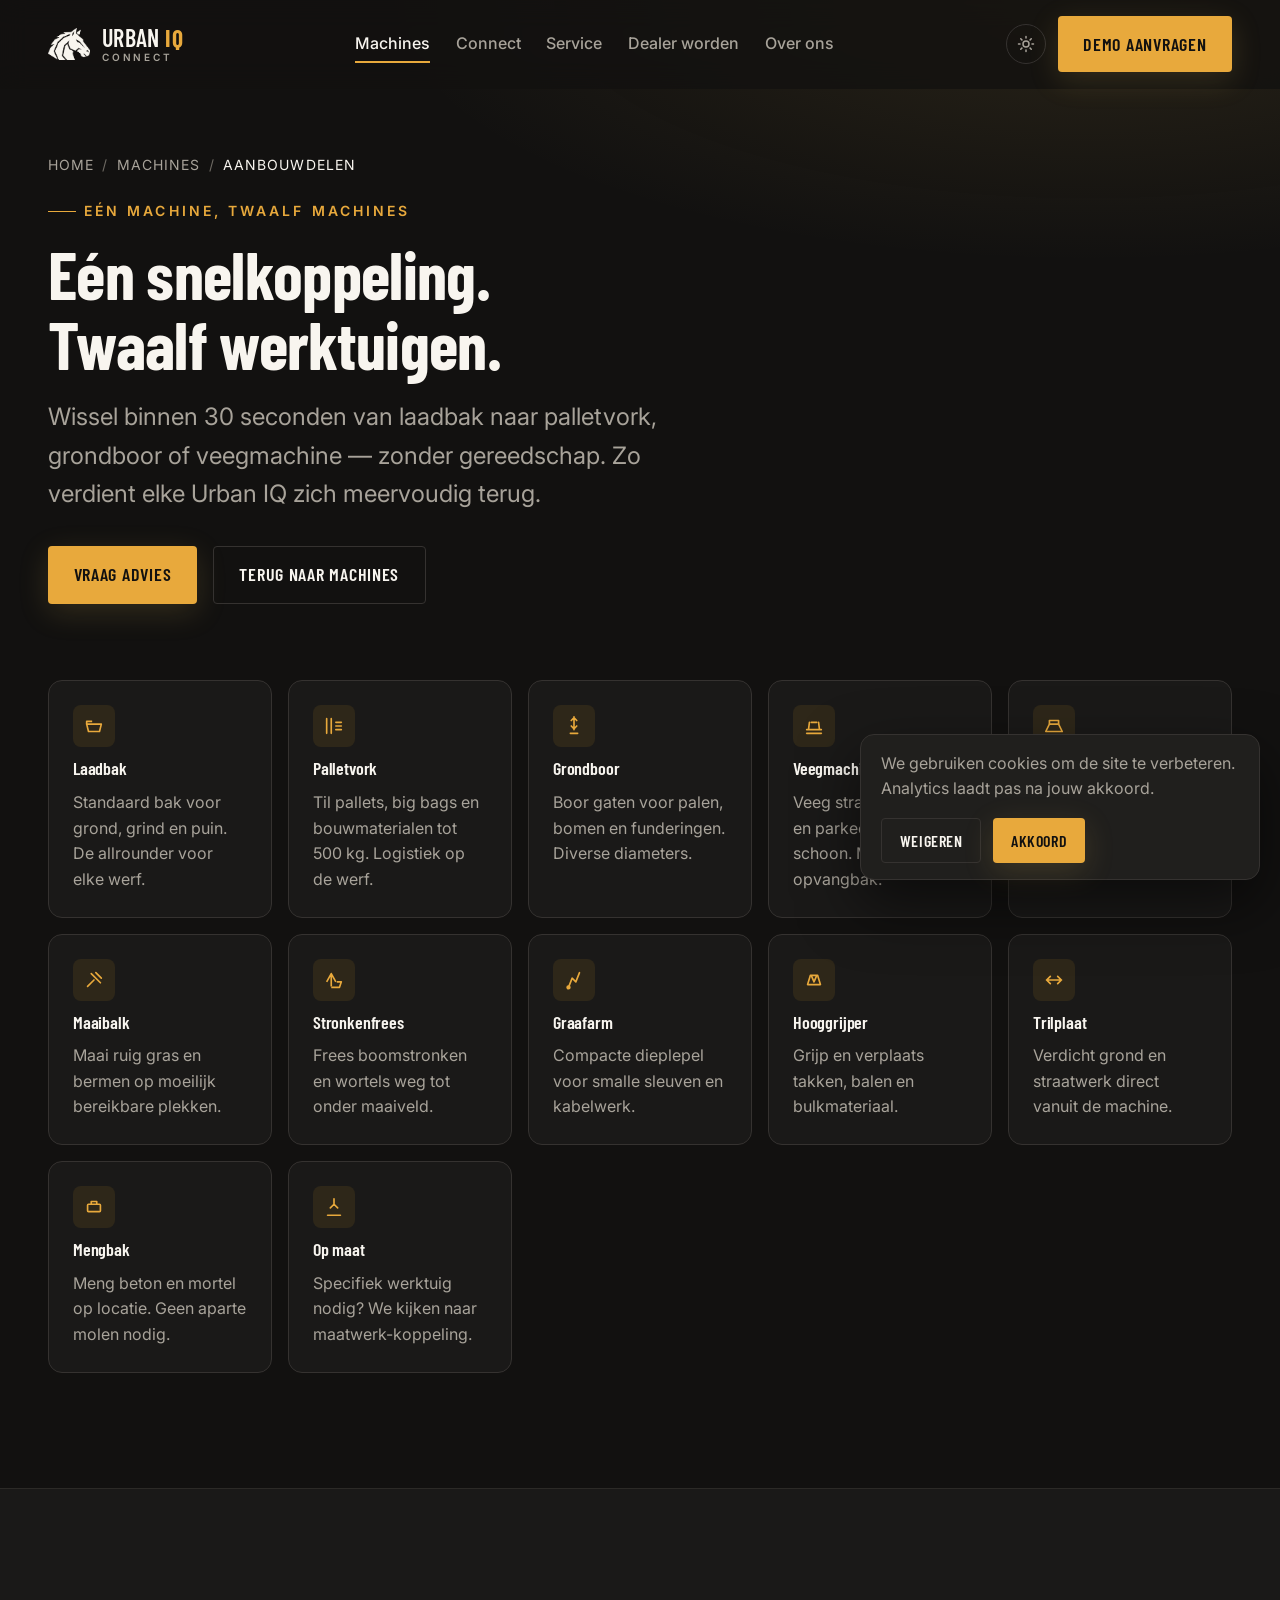
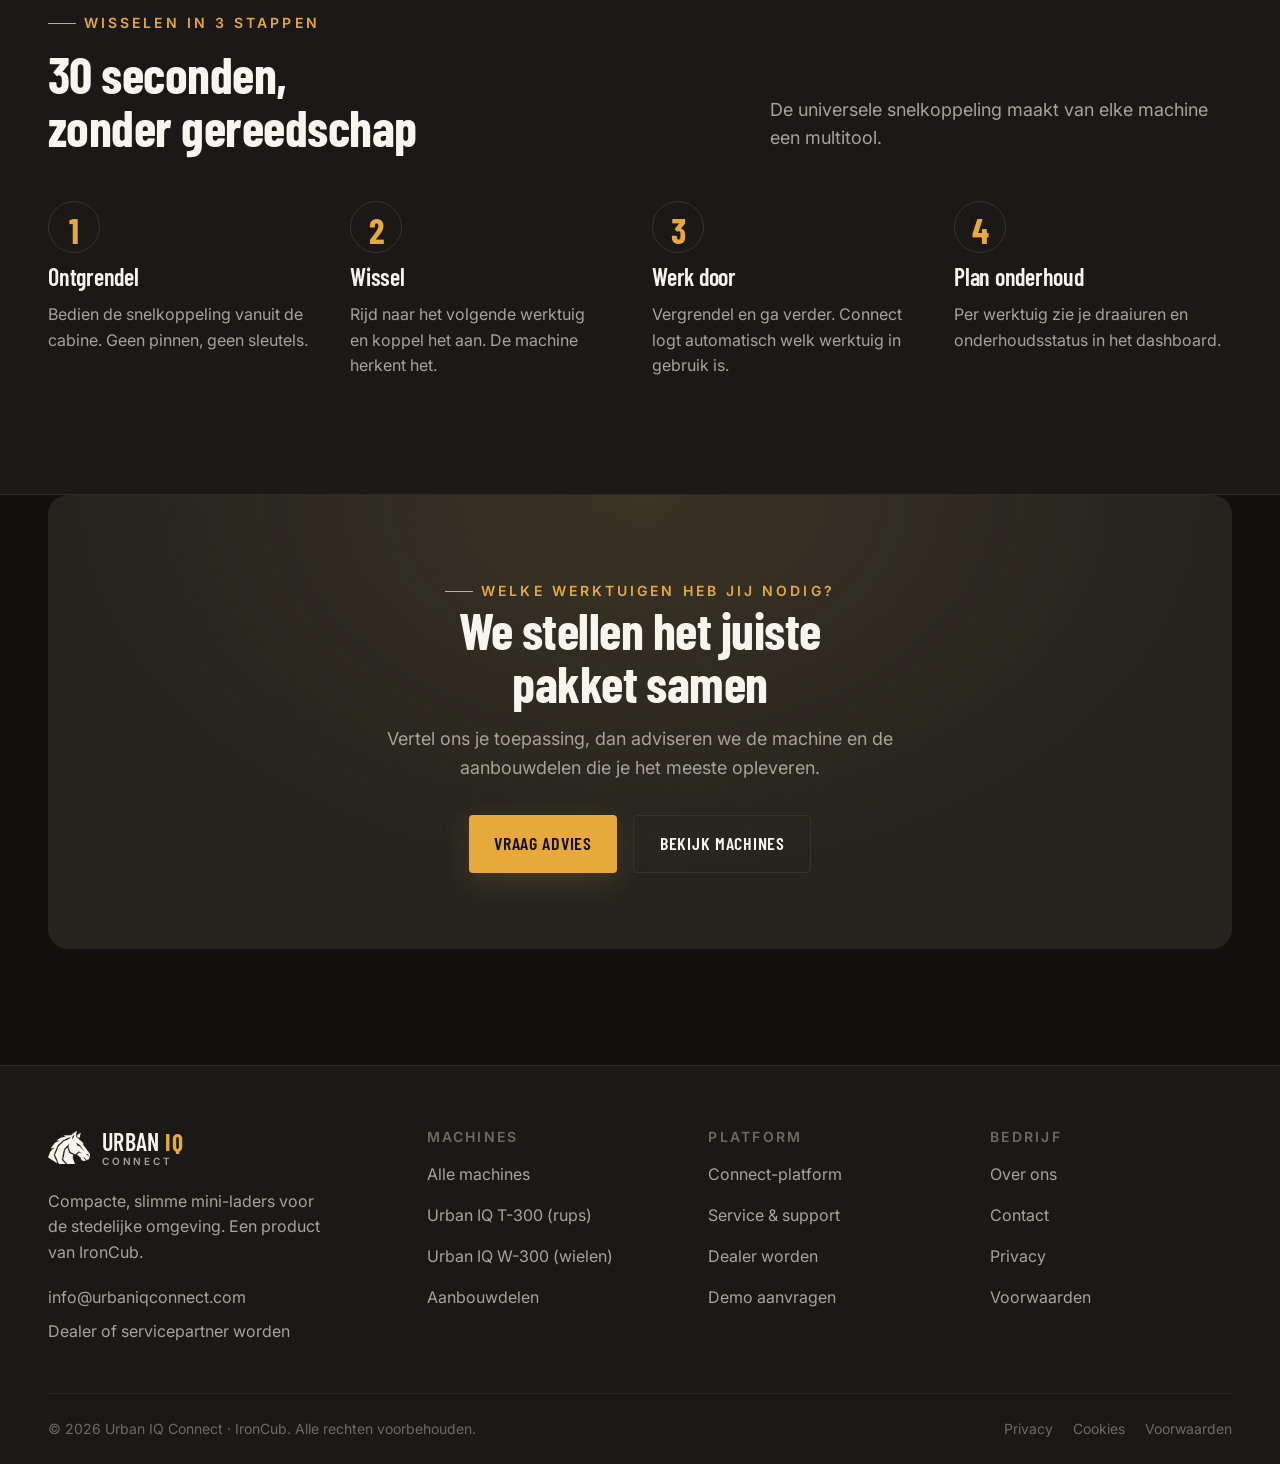
==== aanbouwdelen.html @ 8cf4aa95 "Urban IQ Connect — volledige multi-page website (V1)" ====
<!doctype html>
<html lang="nl" data-theme="dark">
  <head>
    <meta charset="utf-8" />
    <meta name="viewport" content="width=device-width, initial-scale=1" />
    <title>Aanbouwdelen — Urban IQ Connect</title>
    <meta name="description" content="Eén snelkoppeling, 12+ werktuigen. Laadbak, palletvork, grondboor, veegmachine, sneeuwschuif en meer — gewisseld in 30 seconden zonder gereedschap." />
    <link rel="canonical" href="https://urbaniqconnect.com/aanbouwdelen.html" />
    <meta name="theme-color" content="#121110" />
    <link rel="preconnect" href="https://fonts.googleapis.com" />
    <link rel="preconnect" href="https://fonts.gstatic.com" crossorigin />
    <link href="https://fonts.googleapis.com/css2?family=Barlow+Condensed:wght@500;600;700&family=Inter:wght@400;500;600&display=swap" rel="stylesheet" />
    <link rel="stylesheet" href="css/tokens.css" />
    <link rel="stylesheet" href="css/base.css" />
    <link rel="stylesheet" href="css/components.css" />
    <link rel="stylesheet" href="css/pages.css" />
    <link rel="icon" href="data:image/svg+xml,%3Csvg xmlns='http://www.w3.org/2000/svg' viewBox='0 0 32 32'%3E%3Crect width='32' height='32' rx='6' fill='%23121110'/%3E%3Cpath d='M9 22V10l7 5 7-5v12' fill='none' stroke='%23e8a93c' stroke-width='2.4' stroke-linejoin='round'/%3E%3C/svg%3E" />
  </head>
  <body>
    <a href="#main" class="sr-only">Naar hoofdinhoud</a>
    <div data-include="header"></div>

    <main id="main">
      <section class="page-hero">
        <div class="page-hero__bg"></div>
        <div class="wrap">
          <nav class="breadcrumb" aria-label="Kruimelpad"><a href="index.html">Home</a><span>/</span><a href="machines.html">Machines</a><span>/</span><span aria-current="page">Aanbouwdelen</span></nav>
          <div class="page-hero__inner">
            <span class="eyebrow">Eén machine, twaalf machines</span>
            <h1>Eén snelkoppeling. Twaalf werktuigen.</h1>
            <p class="lead">Wissel binnen 30 seconden van laadbak naar palletvork, grondboor of veegmachine — zonder gereedschap. Zo verdient elke Urban IQ zich meervoudig terug.</p>
            <div class="page-hero__actions">
              <a class="btn btn--primary" href="contact.html">Vraag advies</a>
              <a class="btn btn--ghost" href="machines.html">Terug naar machines</a>
            </div>
          </div>
        </div>
      </section>

      <section class="section" style="padding-top:0">
        <div class="wrap">
          <div class="attach-grid">
            <div class="attach" data-reveal><span class="attach__icon"><svg viewBox="0 0 24 24" fill="none" stroke="currentColor" stroke-width="1.8" stroke-linejoin="round"><path d="M4 10h16l-2 8H6z"/><path d="M4 10V7h6"/></svg></span><h3>Laadbak</h3><p>Standaard bak voor grond, grind en puin. De allrounder voor elke werf.</p></div>
            <div class="attach" data-reveal><span class="attach__icon"><svg viewBox="0 0 24 24" fill="none" stroke="currentColor" stroke-width="1.8" stroke-linecap="round"><path d="M4 4v16M9 4v16M14 12h6M14 8h6M14 16h6"/></svg></span><h3>Palletvork</h3><p>Til pallets, big bags en bouwmaterialen tot 500 kg. Logistiek op de werf.</p></div>
            <div class="attach" data-reveal><span class="attach__icon"><svg viewBox="0 0 24 24" fill="none" stroke="currentColor" stroke-width="1.8" stroke-linecap="round"><path d="M12 2v14M9 6l3-3 3 3M9 12l3 3 3-3"/><path d="M8 20h8"/></svg></span><h3>Grondboor</h3><p>Boor gaten voor palen, bomen en funderingen. Diverse diameters.</p></div>
            <div class="attach" data-reveal><span class="attach__icon"><svg viewBox="0 0 24 24" fill="none" stroke="currentColor" stroke-width="1.8" stroke-linecap="round"><path d="M4 16h16M6 16l1-8M18 16l-1-8M9 8h6"/><path d="M4 20h16"/></svg></span><h3>Veegmachine</h3><p>Veeg straten, werven en parkeerterreinen schoon. Met opvangbak.</p></div>
            <div class="attach" data-reveal><span class="attach__icon"><svg viewBox="0 0 24 24" fill="none" stroke="currentColor" stroke-width="1.8" stroke-linejoin="round"><path d="M3 18l4-8h10l4 8z"/><path d="M7 10V6h10v4"/></svg></span><h3>Sneeuwschuif</h3><p>Houd toegangswegen en terreinen sneeuwvrij in de winter.</p></div>
            <div class="attach" data-reveal><span class="attach__icon"><svg viewBox="0 0 24 24" fill="none" stroke="currentColor" stroke-width="1.8" stroke-linecap="round" stroke-linejoin="round"><path d="M5 19l7-7M9 5l10 10"/><path d="M14 4l6 6"/></svg></span><h3>Maaibalk</h3><p>Maai ruig gras en bermen op moeilijk bereikbare plekken.</p></div>
            <div class="attach" data-reveal><span class="attach__icon"><svg viewBox="0 0 24 24" fill="none" stroke="currentColor" stroke-width="1.8" stroke-linejoin="round"><path d="M4 14l5-9 5 9M9 5v14"/><path d="M15 14h5l-2 6H9"/></svg></span><h3>Stronkenfrees</h3><p>Frees boomstronken en wortels weg tot onder maaiveld.</p></div>
            <div class="attach" data-reveal><span class="attach__icon"><svg viewBox="0 0 24 24" fill="none" stroke="currentColor" stroke-width="1.8" stroke-linecap="round" stroke-linejoin="round"><path d="M6 20l4-10 4 4 4-10"/><circle cx="6" cy="20" r="1.5"/></svg></span><h3>Graafarm</h3><p>Compacte dieplepel voor smalle sleuven en kabelwerk.</p></div>
            <div class="attach" data-reveal><span class="attach__icon"><svg viewBox="0 0 24 24" fill="none" stroke="currentColor" stroke-width="1.8" stroke-linejoin="round"><path d="M5 17l3-10h8l3 10z"/><path d="M9 7l3 7 3-7"/></svg></span><h3>Hooggrijper</h3><p>Grijp en verplaats takken, balen en bulkmateriaal.</p></div>
            <div class="attach" data-reveal><span class="attach__icon"><svg viewBox="0 0 24 24" fill="none" stroke="currentColor" stroke-width="1.8" stroke-linecap="round"><path d="M4 12h16M8 8l-4 4 4 4M16 8l4 4-4 4"/></svg></span><h3>Trilplaat</h3><p>Verdicht grond en straatwerk direct vanuit de machine.</p></div>
            <div class="attach" data-reveal><span class="attach__icon"><svg viewBox="0 0 24 24" fill="none" stroke="currentColor" stroke-width="1.8" stroke-linejoin="round"><rect x="5" y="9" width="14" height="8" rx="1"/><path d="M9 9V6h6v3"/></svg></span><h3>Mengbak</h3><p>Meng beton en mortel op locatie. Geen aparte molen nodig.</p></div>
            <div class="attach" data-reveal><span class="attach__icon"><svg viewBox="0 0 24 24" fill="none" stroke="currentColor" stroke-width="1.8" stroke-linecap="round" stroke-linejoin="round"><path d="M12 3v6M12 9l-4 4M12 9l4 4M5 21h14"/></svg></span><h3>Op maat</h3><p>Specifiek werktuig nodig? We kijken naar maatwerk-koppeling.</p></div>
          </div>
        </div>
      </section>

      <!-- WERKWIJZE -->
      <section class="section usp">
        <div class="wrap">
          <div class="section-head" data-reveal>
            <div><span class="eyebrow">Wisselen in 3 stappen</span><h2>30 seconden, zonder gereedschap</h2></div>
            <p>De universele snelkoppeling maakt van elke machine een multitool.</p>
          </div>
          <div class="steps">
            <div class="step" data-reveal><span class="step__num">1</span><h3>Ontgrendel</h3><p>Bedien de snelkoppeling vanuit de cabine. Geen pinnen, geen sleutels.</p></div>
            <div class="step" data-reveal><span class="step__num">2</span><h3>Wissel</h3><p>Rijd naar het volgende werktuig en koppel het aan. De machine herkent het.</p></div>
            <div class="step" data-reveal><span class="step__num">3</span><h3>Werk door</h3><p>Vergrendel en ga verder. Connect logt automatisch welk werktuig in gebruik is.</p></div>
            <div class="step" data-reveal><span class="step__num">4</span><h3>Plan onderhoud</h3><p>Per werktuig zie je draaiuren en onderhoudsstatus in het dashboard.</p></div>
          </div>
        </div>
      </section>

      <section class="section" style="padding-top:0">
        <div class="wrap">
          <div class="cta-band" data-reveal>
            <span class="eyebrow" style="justify-content:center">Welke werktuigen heb jij nodig?</span>
            <h2>We stellen het juiste pakket samen</h2>
            <p>Vertel ons je toepassing, dan adviseren we de machine en de aanbouwdelen die je het meeste opleveren.</p>
            <div class="cta-band__actions">
              <a class="btn btn--primary" href="contact.html">Vraag advies</a>
              <a class="btn btn--ghost" href="machines.html">Bekijk machines</a>
            </div>
          </div>
        </div>
      </section>
    </main>

    <div data-include="footer"></div>
    <script src="js/site.js"></script>
  </body>
</html>
---- css/tokens.css ----
/* ============================================================
   URBAN IQ CONNECT — Design System (tokens)
   Merk: IronCub / Urban IQ — industrieel premium, zwart-goud
   Fonts: Barlow Condensed (display) + Inter (body)
   ============================================================ */

:root,
[data-theme='dark'] {
  /* ---- Type scale (fluid) ---- */
  --text-xs: clamp(0.75rem, 0.7rem + 0.25vw, 0.875rem);
  --text-sm: clamp(0.875rem, 0.8rem + 0.35vw, 1rem);
  --text-base: clamp(1rem, 0.95rem + 0.25vw, 1.125rem);
  --text-lg: clamp(1.125rem, 1rem + 0.75vw, 1.5rem);
  --text-xl: clamp(1.5rem, 1.2rem + 1.25vw, 2.25rem);
  --text-2xl: clamp(2rem, 1.2rem + 2.5vw, 3.5rem);
  --text-3xl: clamp(2.5rem, 1rem + 4vw, 5rem);
  --text-hero: clamp(3rem, 0.5rem + 7vw, 7.5rem);

  /* ---- Spacing (4px base) ---- */
  --space-1: 0.25rem;
  --space-2: 0.5rem;
  --space-3: 0.75rem;
  --space-4: 1rem;
  --space-5: 1.25rem;
  --space-6: 1.5rem;
  --space-8: 2rem;
  --space-10: 2.5rem;
  --space-12: 3rem;
  --space-16: 4rem;
  --space-20: 5rem;
  --space-24: 6rem;
  --space-32: 8rem;

  /* ---- Radius ---- */
  --radius-sm: 0.25rem;
  --radius-md: 0.5rem;
  --radius-lg: 0.875rem;
  --radius-xl: 1.25rem;
  --radius-full: 9999px;

  /* ---- Content widths ---- */
  --content-narrow: 680px;
  --content-default: 1040px;
  --content-wide: 1280px;

  /* ---- Transitions ---- */
  --transition-interactive: 220ms cubic-bezier(0.16, 1, 0.3, 1);

  /* ---- Fonts ---- */
  --font-display: 'Barlow Condensed', 'Arial Narrow', sans-serif;
  --font-body: 'Inter', system-ui, sans-serif;
}

/* ============================================================
   DARK MODE = hoofdtaal (industrieel premium)
   ============================================================ */
:root,
[data-theme='dark'] {
  /* IronCub kern: zwart-goud-cream */
  --color-bg: #121110;
  --color-surface: #1a1918;
  --color-surface-2: #201f1d;
  --color-surface-offset: #26241f;
  --color-divider: #2c2a27;
  --color-border: #353230;

  --color-text: #f8f5ef;          /* cream */
  --color-text-muted: #a8a39a;
  --color-text-faint: #6e6a63;
  --color-text-inverse: #121110;

  /* Amber/goud accent — exact uit Urban IQ-logo */
  --color-primary: #e8a93c;       /* logo-amber */
  --color-primary-hover: #f3bb55;
  --color-primary-active: #cf9530;
  --color-primary-deep: #c5941a;  /* OC goud */
  --color-primary-highlight: #2e2719;

  --color-success: #6daa45;
  --color-error: #d16363;
  --color-warning: #e8af34;

  --shadow-sm: 0 1px 2px rgba(0, 0, 0, 0.4);
  --shadow-md: 0 8px 24px rgba(0, 0, 0, 0.45);
  --shadow-lg: 0 24px 60px rgba(0, 0, 0, 0.55);
  --shadow-gold: 0 8px 30px rgba(200, 164, 78, 0.18);
}

/* ============================================================
   LIGHT MODE = cream-basis (toegankelijk, voor brochure-views)
   ============================================================ */
[data-theme='light'] {
  --color-bg: #f8f5ef;
  --color-surface: #ffffff;
  --color-surface-2: #f3efe6;
  --color-surface-offset: #ece6d8;
  --color-divider: #e2dccd;
  --color-border: #d4ccba;

  --color-text: #1a1918;
  --color-text-muted: #5e5950;
  --color-text-faint: #9a948a;
  --color-text-inverse: #f8f5ef;

  --color-primary: #b07d18;       /* dieper amber voor contrast op licht */
  --color-primary-hover: #946914;
  --color-primary-active: #785411;
  --color-primary-deep: #c5941a;
  --color-primary-highlight: #f6ecd4;

  --color-success: #437a22;
  --color-error: #b03636;
  --color-warning: #b07a00;

  --shadow-sm: 0 1px 2px rgba(26, 25, 24, 0.06);
  --shadow-md: 0 8px 24px rgba(26, 25, 24, 0.1);
  --shadow-lg: 0 24px 60px rgba(26, 25, 24, 0.14);
  --shadow-gold: 0 8px 30px rgba(168, 127, 32, 0.16);
}
---- css/base.css ----
/* base.css — reset + foundations */
*,
*::before,
*::after {
  box-sizing: border-box;
  margin: 0;
  padding: 0;
}

html {
  -webkit-text-size-adjust: none;
  text-size-adjust: none;
  -webkit-font-smoothing: antialiased;
  -moz-osx-font-smoothing: grayscale;
  text-rendering: optimizeLegibility;
  scroll-behavior: smooth;
  scroll-padding-top: 5rem;
}

body {
  min-height: 100dvh;
  line-height: 1.6;
  font-family: var(--font-body);
  font-size: var(--text-base);
  color: var(--color-text);
  background-color: var(--color-bg);
  overflow-x: hidden;
}

img,
picture,
video,
canvas,
svg {
  display: block;
  max-width: 100%;
  height: auto;
}

ul[role='list'] {
  list-style: none;
}

input,
button,
textarea,
select {
  font: inherit;
  color: inherit;
}

h1,
h2,
h3,
h4 {
  font-family: var(--font-display);
  text-wrap: balance;
  line-height: 1.04;
  font-weight: 600;
  letter-spacing: -0.01em;
}

p,
li {
  text-wrap: pretty;
  max-width: 68ch;
}

a {
  color: inherit;
  text-decoration: none;
}

button {
  cursor: pointer;
  background: none;
  border: none;
}

::selection {
  background: var(--color-primary);
  color: var(--color-text-inverse);
}

:focus-visible {
  outline: 2px solid var(--color-primary);
  outline-offset: 3px;
  border-radius: var(--radius-sm);
}

@media (prefers-reduced-motion: reduce) {
  *,
  *::before,
  *::after {
    animation-duration: 0.01ms !important;
    animation-iteration-count: 1 !important;
    transition-duration: 0.01ms !important;
    scroll-behavior: auto !important;
  }
}

a,
button,
[role='button'],
input,
textarea,
select {
  transition:
    color var(--transition-interactive),
    background var(--transition-interactive),
    border-color var(--transition-interactive),
    box-shadow var(--transition-interactive),
    transform var(--transition-interactive);
}

.sr-only {
  position: absolute;
  width: 1px;
  height: 1px;
  padding: 0;
  margin: -1px;
  overflow: hidden;
  clip: rect(0, 0, 0, 0);
  white-space: nowrap;
  border-width: 0;
}

/* ---- Layout helpers ---- */
.wrap {
  width: 100%;
  max-width: var(--content-wide);
  margin-inline: auto;
  padding-inline: clamp(1.25rem, 4vw, 3rem);
}

.section {
  padding-block: clamp(var(--space-16), 9vw, var(--space-32));
}

.eyebrow {
  font-family: var(--font-body);
  font-size: var(--text-xs);
  font-weight: 600;
  letter-spacing: 0.22em;
  text-transform: uppercase;
  color: var(--color-primary);
  display: inline-flex;
  align-items: center;
  gap: var(--space-2);
}

.eyebrow::before {
  content: '';
  width: 1.75rem;
  height: 1px;
  background: var(--color-primary);
}

/* ---- Reveal-on-scroll ---- */
[data-reveal] {
  opacity: 0;
  transform: translateY(28px);
  transition:
    opacity 0.7s cubic-bezier(0.16, 1, 0.3, 1),
    transform 0.7s cubic-bezier(0.16, 1, 0.3, 1);
}
[data-reveal].is-visible {
  opacity: 1;
  transform: none;
}
@media (prefers-reduced-motion: reduce) {
  [data-reveal] {
    opacity: 1;
    transform: none;
  }
}
---- css/components.css ----
/* ============================================================
   COMPONENTS — Urban IQ Connect
   Header, buttons, hero, machine cards, application tiles,
   USP strip, service/dealer teaser, footer
   ============================================================ */

/* ---------- Buttons ---------- */
.btn {
  display: inline-flex;
  align-items: center;
  justify-content: center;
  gap: var(--space-2);
  font-family: var(--font-display);
  font-size: var(--text-base);
  font-weight: 600;
  letter-spacing: 0.04em;
  text-transform: uppercase;
  padding: 0.85rem 1.6rem;
  border-radius: var(--radius-sm);
  white-space: nowrap;
}
.btn--primary {
  background: var(--color-primary);
  color: var(--color-text-inverse);
  box-shadow: var(--shadow-gold);
}
.btn--primary:hover {
  background: var(--color-primary-hover);
  transform: translateY(-2px);
}
.btn--ghost {
  border: 1px solid var(--color-border);
  color: var(--color-text);
}
.btn--ghost:hover {
  border-color: var(--color-primary);
  color: var(--color-primary);
  transform: translateY(-2px);
}
.btn svg {
  width: 1.05em;
  height: 1.05em;
}

/* ---------- Header ---------- */
.site-header {
  position: fixed;
  inset: 0 0 auto 0;
  z-index: 100;
  display: flex;
  align-items: center;
  justify-content: space-between;
  gap: var(--space-6);
  padding: var(--space-4) clamp(1.25rem, 4vw, 3rem);
  background: color-mix(in srgb, var(--color-bg) 78%, transparent);
  backdrop-filter: blur(14px);
  -webkit-backdrop-filter: blur(14px);
  border-bottom: 1px solid transparent;
  transition: border-color 0.3s ease, background 0.3s ease;
}
.site-header.is-scrolled {
  border-bottom-color: var(--color-divider);
}
.brand {
  display: inline-flex;
  align-items: center;
  gap: var(--space-3);
  font-family: var(--font-display);
  font-weight: 600;
  letter-spacing: 0.02em;
}
.brand__logo {
  width: 38px;
  height: 38px;
  color: var(--color-primary);
  flex: none;
}
.brand__mark {
  width: 42px;
  height: auto;
  flex: none;
}
/* cream mark op donker, zwart mark op licht */
.brand__mark--black {
  display: none;
}
[data-theme='light'] .brand__mark--cream {
  display: none;
}
[data-theme='light'] .brand__mark--black {
  display: block;
}
.brand__name {
  font-size: var(--text-lg);
  line-height: 1;
}
.brand__name b {
  font-weight: 700;
}
.brand__sub {
  display: block;
  font-family: var(--font-body);
  font-size: 0.625rem;
  letter-spacing: 0.28em;
  text-transform: uppercase;
  color: var(--color-text-muted);
  margin-top: 2px;
}
.nav {
  display: flex;
  align-items: center;
  gap: clamp(var(--space-4), 2vw, var(--space-8));
}
.nav__link {
  font-size: var(--text-sm);
  font-weight: 500;
  color: var(--color-text-muted);
  position: relative;
}
.nav__link:hover {
  color: var(--color-text);
}
.nav__link::after {
  content: '';
  position: absolute;
  left: 0;
  bottom: -6px;
  width: 0;
  height: 2px;
  background: var(--color-primary);
  transition: width var(--transition-interactive);
}
.nav__link:hover::after,
.nav__link.is-active::after {
  width: 100%;
}
.nav__link.is-active {
  color: var(--color-text);
}
.header-actions {
  display: flex;
  align-items: center;
  gap: var(--space-3);
}
.icon-btn {
  display: grid;
  place-items: center;
  width: 40px;
  height: 40px;
  border-radius: var(--radius-full);
  border: 1px solid var(--color-border);
  color: var(--color-text-muted);
}
.icon-btn:hover {
  color: var(--color-primary);
  border-color: var(--color-primary);
}
.menu-toggle {
  display: none;
}

/* ---------- Hero ---------- */
.hero {
  position: relative;
  min-height: 100svh;
  display: grid;
  grid-template-columns: 1.05fr 0.95fr;
  align-items: center;
  gap: var(--space-8);
  overflow: hidden;
  isolation: isolate;
  padding-top: 6rem;
}
.hero__inner {
  align-self: center;
}
.hero__visual {
  position: relative;
  height: 100%;
  min-height: 60svh;
  display: grid;
  place-items: center;
  padding-right: clamp(1.25rem, 4vw, 3rem);
}
.hero__visual img {
  width: 100%;
  max-width: 680px;
  filter: drop-shadow(0 30px 60px rgba(0, 0, 0, 0.55));
  border-radius: var(--radius-lg);
}
.hero__visual::after {
  content: '';
  position: absolute;
  inset: auto 0 8% 0;
  height: 1px;
  background: linear-gradient(90deg, transparent, var(--color-primary), transparent);
  opacity: 0.4;
}
@media (max-width: 920px) {
  .hero {
    grid-template-columns: 1fr;
    align-items: flex-end;
    padding-bottom: var(--space-16);
  }
  .hero__visual {
    grid-row: 1;
    min-height: 38svh;
    padding: 0 clamp(1.25rem, 4vw, 3rem);
  }
  .hero__visual img {
    max-width: 520px;
  }
}
.hero__bg {
  position: absolute;
  inset: 0;
  z-index: -2;
  background:
    radial-gradient(120% 80% at 80% 10%, rgba(200, 164, 78, 0.14), transparent 55%),
    radial-gradient(90% 70% at 10% 90%, rgba(200, 164, 78, 0.08), transparent 60%),
    var(--color-bg);
}
.hero__grid {
  position: absolute;
  inset: 0;
  z-index: -1;
  background-image:
    linear-gradient(to right, var(--color-divider) 1px, transparent 1px),
    linear-gradient(to bottom, var(--color-divider) 1px, transparent 1px);
  background-size: 64px 64px;
  -webkit-mask-image: radial-gradient(circle at 75% 35%, black, transparent 72%);
  mask-image: radial-gradient(circle at 75% 35%, black, transparent 72%);
  opacity: 0.5;
}
.hero__inner {
  width: 100%;
  padding-left: clamp(1.25rem, 4vw, 3rem);
  padding-right: var(--space-6);
}
.hero h1 {
  font-size: var(--text-hero);
  font-weight: 700;
  margin-top: var(--space-5);
  max-width: 16ch;
}
.hero h1 .accent {
  color: var(--color-primary);
}
.hero__lead {
  margin-top: var(--space-6);
  font-size: var(--text-lg);
  color: var(--color-text-muted);
  max-width: 52ch;
}
.hero__actions {
  margin-top: var(--space-8);
  display: flex;
  flex-wrap: wrap;
  gap: var(--space-4);
}
.hero__stats {
  margin-top: var(--space-12);
  display: grid;
  grid-template-columns: repeat(4, minmax(0, 1fr));
  gap: var(--space-6) clamp(var(--space-4), 3vw, var(--space-10));
  border-top: 1px solid var(--color-divider);
  padding-top: var(--space-6);
}
.stat__num {
  font-family: var(--font-display);
  font-size: var(--text-2xl);
  font-weight: 700;
  color: var(--color-primary);
  line-height: 1;
}
.stat__label {
  font-size: var(--text-xs);
  letter-spacing: 0.14em;
  text-transform: uppercase;
  color: var(--color-text-muted);
  margin-top: var(--space-2);
}

/* ---------- Section header ---------- */
.section-head {
  display: flex;
  align-items: flex-end;
  justify-content: space-between;
  gap: var(--space-8);
  margin-bottom: var(--space-12);
  flex-wrap: wrap;
}
.section-head h2 {
  font-size: var(--text-2xl);
  font-weight: 700;
  max-width: 18ch;
  margin-top: var(--space-3);
}
.section-head p {
  color: var(--color-text-muted);
  max-width: 42ch;
}

/* ---------- Application tiles ("Vind je machine") ---------- */
.tile-grid {
  display: grid;
  grid-template-columns: repeat(auto-fit, minmax(220px, 1fr));
  gap: var(--space-4);
}
.tile {
  display: flex;
  flex-direction: column;
  gap: var(--space-4);
  padding: var(--space-6);
  background: var(--color-surface);
  border: 1px solid var(--color-border);
  border-radius: var(--radius-lg);
  min-height: 200px;
  justify-content: space-between;
}
.tile:hover {
  border-color: var(--color-primary);
  transform: translateY(-4px);
  box-shadow: var(--shadow-md);
}
.tile__icon {
  width: 44px;
  height: 44px;
  display: grid;
  place-items: center;
  border-radius: var(--radius-md);
  background: var(--color-primary-highlight);
  color: var(--color-primary);
}
.tile__icon svg {
  width: 24px;
  height: 24px;
}
.tile h3 {
  font-size: var(--text-lg);
  font-weight: 600;
}
.tile p {
  font-size: var(--text-sm);
  color: var(--color-text-muted);
}
.tile__arrow {
  display: inline-flex;
  align-items: center;
  gap: var(--space-2);
  font-size: var(--text-sm);
  font-weight: 600;
  color: var(--color-primary);
}

/* ---------- Machine cards ---------- */
.machine-grid {
  display: grid;
  grid-template-columns: repeat(auto-fill, minmax(300px, 1fr));
  gap: var(--space-6);
}
.machine {
  display: flex;
  flex-direction: column;
  background: var(--color-surface);
  border: 1px solid var(--color-border);
  border-radius: var(--radius-lg);
  overflow: hidden;
}
.machine:hover {
  border-color: var(--color-primary);
  transform: translateY(-4px);
  box-shadow: var(--shadow-md);
}
.machine__media {
  position: relative;
  aspect-ratio: 4 / 3;
  background:
    radial-gradient(80% 80% at 50% 30%, rgba(200, 164, 78, 0.1), transparent 70%),
    var(--color-surface-2);
  display: grid;
  place-items: center;
}
.machine__media svg {
  width: 62%;
  height: auto;
  color: var(--color-primary);
  opacity: 0.92;
}
.machine__media img {
  width: 100%;
  height: 100%;
  object-fit: cover;
}
.machine__tag {
  position: absolute;
  top: var(--space-3);
  left: var(--space-3);
  font-size: var(--text-xs);
  font-weight: 600;
  letter-spacing: 0.1em;
  text-transform: uppercase;
  color: var(--color-text-inverse);
  background: var(--color-primary);
  padding: 0.3rem 0.6rem;
  border-radius: var(--radius-sm);
}
.machine__body {
  padding: var(--space-6);
  display: flex;
  flex-direction: column;
  gap: var(--space-4);
  flex: 1;
}
.machine__name {
  font-size: var(--text-xl);
  font-weight: 700;
}
.machine__class {
  font-size: var(--text-xs);
  letter-spacing: 0.14em;
  text-transform: uppercase;
  color: var(--color-text-muted);
}
.specs {
  display: grid;
  grid-template-columns: repeat(3, 1fr);
  gap: var(--space-2);
  border-block: 1px solid var(--color-divider);
  padding-block: var(--space-4);
  margin-top: auto;
}
.spec__val {
  font-family: var(--font-display);
  font-size: var(--text-lg);
  font-weight: 600;
  color: var(--color-primary);
}
.spec__key {
  font-size: 0.6875rem;
  letter-spacing: 0.08em;
  text-transform: uppercase;
  color: var(--color-text-muted);
}
.machine__cta {
  display: inline-flex;
  align-items: center;
  gap: var(--space-2);
  font-family: var(--font-display);
  font-weight: 600;
  text-transform: uppercase;
  letter-spacing: 0.04em;
  color: var(--color-primary);
}
.machine__cta svg {
  transition: transform var(--transition-interactive);
}
.machine:hover .machine__cta svg {
  transform: translateX(4px);
}

/* ---------- USP strip ---------- */
.usp {
  background: var(--color-surface);
  border-block: 1px solid var(--color-divider);
}
.usp-grid {
  display: grid;
  grid-template-columns: repeat(auto-fit, minmax(240px, 1fr));
  gap: var(--space-10);
}
.usp__item {
  display: flex;
  flex-direction: column;
  gap: var(--space-3);
}
.usp__num {
  font-family: var(--font-display);
  font-size: var(--text-sm);
  font-weight: 700;
  color: var(--color-primary);
  letter-spacing: 0.1em;
}
.usp__item h3 {
  font-size: var(--text-lg);
  font-weight: 600;
}
.usp__item p {
  font-size: var(--text-sm);
  color: var(--color-text-muted);
}

/* ---------- Service / Dealer teaser ---------- */
.split {
  display: grid;
  grid-template-columns: repeat(auto-fit, minmax(320px, 1fr));
  gap: var(--space-6);
}
.panel {
  position: relative;
  padding: clamp(var(--space-8), 4vw, var(--space-16));
  border-radius: var(--radius-xl);
  border: 1px solid var(--color-border);
  overflow: hidden;
  background: var(--color-surface);
}
.panel--gold {
  background:
    radial-gradient(120% 120% at 100% 0%, rgba(200, 164, 78, 0.16), transparent 60%),
    var(--color-surface);
}
.panel h3 {
  font-size: var(--text-xl);
  font-weight: 700;
  margin-top: var(--space-3);
}
.panel p {
  color: var(--color-text-muted);
  margin-block: var(--space-4) var(--space-6);
}

/* ---------- CTA band ---------- */
.cta-band {
  text-align: center;
  background:
    radial-gradient(80% 140% at 50% 0%, rgba(200, 164, 78, 0.12), transparent 60%),
    var(--color-surface-offset);
  border-radius: var(--radius-xl);
  padding: clamp(var(--space-12), 6vw, var(--space-24));
}
.cta-band h2 {
  font-size: var(--text-2xl);
  font-weight: 700;
  max-width: 20ch;
  margin-inline: auto;
}
.cta-band p {
  color: var(--color-text-muted);
  margin: var(--space-4) auto var(--space-8);
  max-width: 46ch;
}
.cta-band__actions {
  display: flex;
  flex-wrap: wrap;
  gap: var(--space-4);
  justify-content: center;
}

/* ---------- Footer ---------- */
.site-footer {
  border-top: 1px solid var(--color-divider);
  background: var(--color-surface);
}
.footer-grid {
  display: grid;
  grid-template-columns: 1.4fr repeat(3, 1fr);
  gap: var(--space-10);
  padding-block: var(--space-16) var(--space-12);
}
.footer-brand p {
  color: var(--color-text-muted);
  font-size: var(--text-sm);
  margin-top: var(--space-4);
}
.footer-col h4 {
  font-family: var(--font-body);
  font-size: var(--text-xs);
  letter-spacing: 0.16em;
  text-transform: uppercase;
  color: var(--color-text-faint);
  margin-bottom: var(--space-4);
}
.footer-col ul {
  list-style: none;
  display: flex;
  flex-direction: column;
  gap: var(--space-3);
}
.footer-col a {
  font-size: var(--text-sm);
  color: var(--color-text-muted);
}
.footer-col a:hover {
  color: var(--color-primary);
}
.footer-bottom {
  border-top: 1px solid var(--color-divider);
  padding-block: var(--space-6);
  display: flex;
  justify-content: space-between;
  align-items: center;
  gap: var(--space-4);
  flex-wrap: wrap;
  font-size: var(--text-xs);
  color: var(--color-text-faint);
}

/* ---------- Cookie consent ---------- */
.cookie {
  position: fixed;
  right: var(--space-5);
  bottom: var(--space-5);
  transform: translateY(160%);
  z-index: 200;
  width: min(400px, calc(100% - 2rem));
  display: flex;
  gap: var(--space-4);
  align-items: center;
  flex-wrap: wrap;
  justify-content: space-between;
  padding: var(--space-4) var(--space-5);
  background: var(--color-surface-2);
  border: 1px solid var(--color-border);
  border-radius: var(--radius-lg);
  box-shadow: var(--shadow-lg);
  transition: transform 0.5s cubic-bezier(0.16, 1, 0.3, 1);
}
.cookie.is-visible {
  transform: translateY(0);
}
.cookie p {
  font-size: var(--text-sm);
  color: var(--color-text-muted);
  flex: 1 1 280px;
  margin: 0;
}
.cookie__actions {
  display: flex;
  gap: var(--space-3);
}
.cookie .btn {
  padding: 0.55rem 1.1rem;
  font-size: var(--text-sm);
}

/* ---------- Footer extra's ---------- */
.footer-contact {
  display: flex;
  flex-direction: column;
  gap: var(--space-2);
  margin-top: var(--space-5);
  font-size: var(--text-sm);
}
.footer-contact a {
  color: var(--color-text-muted);
}
.footer-contact a:hover {
  color: var(--color-primary);
}
.footer-bottom__links {
  display: inline-flex;
  gap: var(--space-5);
}
.footer-bottom__links a:hover {
  color: var(--color-primary);
}

/* ============================================================
   RESPONSIVE
   ============================================================ */
@media (max-width: 860px) {
  .footer-grid {
    grid-template-columns: 1fr 1fr;
  }
}
@media (max-width: 720px) {
  .nav {
    position: fixed;
    inset: 0 0 0 auto;
    width: min(82vw, 320px);
    flex-direction: column;
    align-items: flex-start;
    justify-content: flex-start;
    gap: var(--space-6);
    padding: 6rem var(--space-8) var(--space-8);
    background: var(--color-surface);
    border-left: 1px solid var(--color-border);
    transform: translateX(100%);
    transition: transform 0.4s cubic-bezier(0.16, 1, 0.3, 1);
    z-index: 110;
  }
  .nav.is-open {
    transform: none;
  }
  .nav__link {
    font-size: var(--text-lg);
  }
  .menu-toggle {
    display: grid;
  }
  .header-cta {
    display: none;
  }
  body.nav-open::before {
    content: '';
    position: fixed;
    inset: 0;
    z-index: 105;
    background: rgba(0, 0, 0, 0.5);
    backdrop-filter: blur(2px);
  }
  .section-head {
    flex-direction: column;
    align-items: flex-start;
  }
  .footer-grid {
    grid-template-columns: 1fr 1fr;
    gap: var(--space-8);
  }
  .footer-brand {
    grid-column: 1 / -1;
  }
  .specs {
    grid-template-columns: repeat(3, 1fr);
  }
}
@media (max-width: 560px) {
  .hero__stats {
    grid-template-columns: repeat(2, minmax(0, 1fr));
    gap: var(--space-7) var(--space-6);
  }
  .footer-grid {
    grid-template-columns: 1fr;
  }
  .footer-bottom {
    flex-direction: column;
    align-items: flex-start;
  }
}
---- css/pages.css ----
/* ============================================================
   pages.css — Urban IQ Connect
   Layout-systeem voor binnenpagina's. Alles hangt aan dezelfde
   .wrap (max 1280px) en .section ritme, zodat blokken over alle
   pagina's exact op één verticale as uitlijnen.
   ============================================================ */

/* ---------- Page hero (binnenpagina's) ---------- */
.page-hero {
  position: relative;
  padding-top: clamp(8rem, 12vw, 11rem);
  padding-bottom: clamp(var(--space-12), 6vw, var(--space-20));
  overflow: hidden;
  isolation: isolate;
}
.page-hero__bg {
  position: absolute;
  inset: 0;
  z-index: -1;
  background:
    radial-gradient(100% 70% at 85% 0%, rgba(200, 164, 78, 0.12), transparent 55%),
    var(--color-bg);
}
.page-hero__inner {
  max-width: 60ch;
}
.page-hero h1 {
  font-size: var(--text-3xl);
  font-weight: 700;
  margin-top: var(--space-4);
}
.page-hero .lead {
  margin-top: var(--space-5);
  font-size: var(--text-lg);
  color: var(--color-text-muted);
  max-width: 56ch;
}
.page-hero__actions {
  margin-top: var(--space-8);
  display: flex;
  flex-wrap: wrap;
  gap: var(--space-4);
}

/* ---------- Breadcrumb ---------- */
.breadcrumb {
  display: flex;
  align-items: center;
  gap: var(--space-2);
  font-size: var(--text-xs);
  letter-spacing: 0.08em;
  text-transform: uppercase;
  color: var(--color-text-faint);
  margin-bottom: var(--space-4);
}
.breadcrumb a {
  color: var(--color-text-muted);
}
.breadcrumb a:hover {
  color: var(--color-primary);
}
.breadcrumb span[aria-current] {
  color: var(--color-text);
}

/* ---------- Generieke grids (uitlijning) ---------- */
.grid-2,
.grid-3,
.grid-4 {
  display: grid;
  gap: var(--space-6);
  align-items: stretch;
}
.grid-2 { grid-template-columns: repeat(2, 1fr); }
.grid-3 { grid-template-columns: repeat(3, 1fr); }
.grid-4 { grid-template-columns: repeat(4, 1fr); }

@media (max-width: 900px) {
  .grid-3,
  .grid-4 { grid-template-columns: repeat(2, 1fr); }
}
@media (max-width: 600px) {
  .grid-2,
  .grid-3,
  .grid-4 { grid-template-columns: 1fr; }
}

/* ---------- Card (gedeelde basis) ---------- */
.card {
  display: flex;
  flex-direction: column;
  gap: var(--space-3);
  padding: var(--space-6);
  background: var(--color-surface);
  border: 1px solid var(--color-border);
  border-radius: var(--radius-lg);
  height: 100%;
}
.card--hover:hover {
  border-color: var(--color-primary);
  transform: translateY(-4px);
  box-shadow: var(--shadow-md);
}
.card__icon {
  width: 46px;
  height: 46px;
  display: grid;
  place-items: center;
  border-radius: var(--radius-md);
  background: var(--color-primary-highlight);
  color: var(--color-primary);
  margin-bottom: var(--space-2);
}
.card__icon svg { width: 24px; height: 24px; }
.card h3 {
  font-size: var(--text-lg);
  font-weight: 600;
}
.card p {
  font-size: var(--text-sm);
  color: var(--color-text-muted);
}
.card__link {
  margin-top: auto;
  display: inline-flex;
  align-items: center;
  gap: var(--space-2);
  font-family: var(--font-display);
  font-weight: 600;
  text-transform: uppercase;
  letter-spacing: 0.04em;
  color: var(--color-primary);
  padding-top: var(--space-3);
}

/* ---------- Feature row (afwisselend beeld/tekst) ---------- */
.feature-row {
  display: grid;
  grid-template-columns: 1fr 1fr;
  align-items: center;
  gap: clamp(var(--space-8), 5vw, var(--space-20));
}
.feature-row + .feature-row {
  margin-top: clamp(var(--space-16), 8vw, var(--space-24));
}
.feature-row__media {
  border-radius: var(--radius-xl);
  overflow: hidden;
  border: 1px solid var(--color-border);
  background:
    radial-gradient(80% 80% at 50% 20%, rgba(200, 164, 78, 0.1), transparent 70%),
    var(--color-surface-2);
}
.feature-row__media img {
  width: 100%;
  height: 100%;
  object-fit: cover;
  aspect-ratio: 4 / 3;
}
.feature-row__media--icon {
  display: grid;
  place-items: center;
  aspect-ratio: 4 / 3;
  color: var(--color-primary);
}
.feature-row__media--icon svg { width: 46%; }
.feature-row--flip .feature-row__media { order: 2; }
.feature-row h2 {
  font-size: var(--text-xl);
  font-weight: 700;
  margin-top: var(--space-3);
}
.feature-row p {
  color: var(--color-text-muted);
  margin-top: var(--space-4);
}
.feature-list {
  list-style: none;
  margin-top: var(--space-5);
  display: flex;
  flex-direction: column;
  gap: var(--space-3);
}
.feature-list li {
  display: flex;
  align-items: flex-start;
  gap: var(--space-3);
  font-size: var(--text-sm);
  color: var(--color-text);
}
.feature-list svg {
  flex: none;
  width: 20px;
  height: 20px;
  color: var(--color-primary);
  margin-top: 2px;
}

@media (max-width: 820px) {
  .feature-row {
    grid-template-columns: 1fr;
    gap: var(--space-8);
  }
  .feature-row--flip .feature-row__media { order: 0; }
}

/* ---------- Product detail hero ---------- */
.product-hero {
  display: grid;
  grid-template-columns: 1.1fr 0.9fr;
  gap: clamp(var(--space-8), 5vw, var(--space-16));
  align-items: center;
}
.product-hero__media {
  position: relative;
  border-radius: var(--radius-xl);
  overflow: hidden;
  border: 1px solid var(--color-border);
  background:
    radial-gradient(80% 80% at 50% 25%, rgba(200, 164, 78, 0.12), transparent 70%),
    var(--color-surface-2);
}
.product-hero__media img {
  width: 100%;
  aspect-ratio: 4 / 3;
  object-fit: cover;
}
.product-hero__tag {
  position: absolute;
  top: var(--space-4);
  left: var(--space-4);
  font-family: var(--font-display);
  font-size: var(--text-sm);
  font-weight: 600;
  letter-spacing: 0.1em;
  text-transform: uppercase;
  color: var(--color-text-inverse);
  background: var(--color-primary);
  padding: 0.35rem 0.7rem;
  border-radius: var(--radius-sm);
}
.product-hero h1 {
  font-size: var(--text-2xl);
  font-weight: 700;
  margin-top: var(--space-3);
}
.product-hero .lead {
  color: var(--color-text-muted);
  margin-top: var(--space-4);
}
.product-hero__actions {
  margin-top: var(--space-6);
  display: flex;
  flex-wrap: wrap;
  gap: var(--space-4);
}
@media (max-width: 820px) {
  .product-hero {
    grid-template-columns: 1fr;
  }
}

/* ---------- Spec-tabel ---------- */
.spec-table {
  width: 100%;
  border-collapse: collapse;
  font-size: var(--text-sm);
}
.spec-table tr {
  border-bottom: 1px solid var(--color-divider);
}
.spec-table th,
.spec-table td {
  padding: var(--space-4) var(--space-3);
  text-align: left;
  vertical-align: top;
}
.spec-table th {
  font-family: var(--font-body);
  font-weight: 500;
  color: var(--color-text-muted);
  width: 42%;
}
.spec-table td {
  font-family: var(--font-display);
  font-weight: 600;
  color: var(--color-text);
}

/* Spec highlight tegels (3 op een rij) */
.spec-highlights {
  display: grid;
  grid-template-columns: repeat(4, 1fr);
  gap: var(--space-4);
}
.spec-highlights .stat-tile {
  padding: var(--space-6);
  background: var(--color-surface);
  border: 1px solid var(--color-border);
  border-radius: var(--radius-lg);
  text-align: center;
}
.stat-tile__num {
  font-family: var(--font-display);
  font-size: var(--text-2xl);
  font-weight: 700;
  color: var(--color-primary);
  line-height: 1;
}
.stat-tile__num small { font-size: 0.5em; }
.stat-tile__label {
  font-size: var(--text-xs);
  letter-spacing: 0.12em;
  text-transform: uppercase;
  color: var(--color-text-muted);
  margin-top: var(--space-2);
}
@media (max-width: 760px) {
  .spec-highlights { grid-template-columns: repeat(2, 1fr); }
}

/* ---------- Aanbouwdelen-tegels ---------- */
.attach-grid {
  display: grid;
  grid-template-columns: repeat(auto-fill, minmax(220px, 1fr));
  gap: var(--space-4);
}
.attach {
  display: flex;
  flex-direction: column;
  gap: var(--space-3);
  padding: var(--space-6);
  background: var(--color-surface);
  border: 1px solid var(--color-border);
  border-radius: var(--radius-lg);
  height: 100%;
}
.attach:hover {
  border-color: var(--color-primary);
  transform: translateY(-3px);
  box-shadow: var(--shadow-sm);
}
.attach__icon {
  width: 42px;
  height: 42px;
  display: grid;
  place-items: center;
  border-radius: var(--radius-md);
  background: var(--color-primary-highlight);
  color: var(--color-primary);
}
.attach__icon svg { width: 22px; height: 22px; }
.attach h3 { font-size: var(--text-base); font-weight: 600; }
.attach p { font-size: var(--text-sm); color: var(--color-text-muted); }

/* ---------- Stappen (proces) ---------- */
.steps {
  display: grid;
  grid-template-columns: repeat(4, 1fr);
  gap: var(--space-6);
  counter-reset: step;
}
.step {
  display: flex;
  flex-direction: column;
  gap: var(--space-3);
}
.step__num {
  font-family: var(--font-display);
  font-size: var(--text-xl);
  font-weight: 700;
  color: var(--color-primary);
  width: 52px;
  height: 52px;
  display: grid;
  place-items: center;
  border: 1px solid var(--color-border);
  border-radius: var(--radius-full);
}
.step h3 { font-size: var(--text-lg); font-weight: 600; }
.step p { font-size: var(--text-sm); color: var(--color-text-muted); }
@media (max-width: 900px) { .steps { grid-template-columns: repeat(2, 1fr); } }
@media (max-width: 520px) { .steps { grid-template-columns: 1fr; } }

/* ---------- Accordion (FAQ) ---------- */
.faq {
  max-width: var(--content-default);
  margin-inline: auto;
}
.faq__item {
  border-bottom: 1px solid var(--color-divider);
}
.faq__item summary {
  display: flex;
  align-items: center;
  justify-content: space-between;
  gap: var(--space-4);
  padding: var(--space-5) 0;
  cursor: pointer;
  font-family: var(--font-display);
  font-size: var(--text-lg);
  font-weight: 600;
  list-style: none;
}
.faq__item summary::-webkit-details-marker { display: none; }
.faq__item summary::after {
  content: '+';
  font-size: 1.5em;
  color: var(--color-primary);
  transition: transform var(--transition-interactive);
}
.faq__item[open] summary::after { transform: rotate(45deg); }
.faq__item p {
  padding-bottom: var(--space-5);
  color: var(--color-text-muted);
  font-size: var(--text-sm);
  max-width: 70ch;
}

/* ---------- Contactformulier ---------- */
.contact-layout {
  display: grid;
  grid-template-columns: 1fr 0.85fr;
  gap: clamp(var(--space-8), 5vw, var(--space-16));
  align-items: start;
}
@media (max-width: 860px) {
  .contact-layout { grid-template-columns: 1fr; }
}
.form {
  display: grid;
  gap: var(--space-5);
  padding: clamp(var(--space-6), 3vw, var(--space-10));
  background: var(--color-surface);
  border: 1px solid var(--color-border);
  border-radius: var(--radius-xl);
}
.form__row {
  display: grid;
  grid-template-columns: 1fr 1fr;
  gap: var(--space-4);
}
@media (max-width: 520px) { .form__row { grid-template-columns: 1fr; } }
.field {
  display: flex;
  flex-direction: column;
  gap: var(--space-2);
}
.field label {
  font-size: var(--text-sm);
  font-weight: 500;
  color: var(--color-text);
}
.field input,
.field select,
.field textarea {
  width: 100%;
  padding: 0.75rem 0.9rem;
  background: var(--color-bg);
  border: 1px solid var(--color-border);
  border-radius: var(--radius-md);
  color: var(--color-text);
  font-size: var(--text-sm);
}
.field input:focus,
.field select:focus,
.field textarea:focus {
  outline: none;
  border-color: var(--color-primary);
  box-shadow: 0 0 0 3px var(--color-primary-highlight);
}
.field textarea { resize: vertical; min-height: 120px; }
.field input.is-invalid,
.field textarea.is-invalid { border-color: var(--color-error); }
.field--check {
  flex-direction: row;
  align-items: flex-start;
  gap: var(--space-3);
}
.field--check input { width: auto; margin-top: 3px; }
.field--check label {
  font-size: var(--text-xs);
  color: var(--color-text-muted);
  font-weight: 400;
}
.field--check.is-invalid label { color: var(--color-error); }
.form-status {
  font-size: var(--text-sm);
  min-height: 1.2em;
}
.form-status.is-error { color: var(--color-error); }
.form-status.is-success { color: var(--color-success); }
.form .btn { width: fit-content; }

.contact-aside {
  display: flex;
  flex-direction: column;
  gap: var(--space-6);
}
.contact-aside__block h3 {
  font-size: var(--text-lg);
  font-weight: 600;
  margin-bottom: var(--space-2);
}
.contact-aside__block p,
.contact-aside__block a {
  color: var(--color-text-muted);
  font-size: var(--text-sm);
}
.contact-aside__block a:hover { color: var(--color-primary); }

/* ---------- Logo / partner strip ---------- */
.value-band {
  display: grid;
  grid-template-columns: repeat(3, 1fr);
  gap: var(--space-8);
  padding: clamp(var(--space-10), 5vw, var(--space-16));
  background: var(--color-surface);
  border: 1px solid var(--color-border);
  border-radius: var(--radius-xl);
}
.value-band__item { text-align: center; }
.value-band__num {
  font-family: var(--font-display);
  font-size: var(--text-2xl);
  font-weight: 700;
  color: var(--color-primary);
}
.value-band__label {
  font-size: var(--text-sm);
  color: var(--color-text-muted);
  margin-top: var(--space-2);
}
@media (max-width: 640px) { .value-band { grid-template-columns: 1fr; gap: var(--space-6); } }

/* ---------- Prose (juridische pagina's) ---------- */
.prose {
  max-width: var(--content-narrow);
  margin-inline: auto;
}
.prose h2 {
  font-size: var(--text-xl);
  font-weight: 700;
  margin-top: var(--space-10);
  margin-bottom: var(--space-3);
}
.prose h2:first-child { margin-top: 0; }
.prose p,
.prose li {
  color: var(--color-text-muted);
  margin-bottom: var(--space-4);
}
.prose ul { padding-left: var(--space-5); }
.prose a { color: var(--color-primary); }

/* ---------- Section-head gecentreerd (variant) ---------- */
.section-head--center {
  flex-direction: column;
  align-items: center;
  text-align: center;
  max-width: 60ch;
  margin-inline: auto;
}
.section-head--center h2 { max-width: none; }
.section-head--center p { max-width: 52ch; }
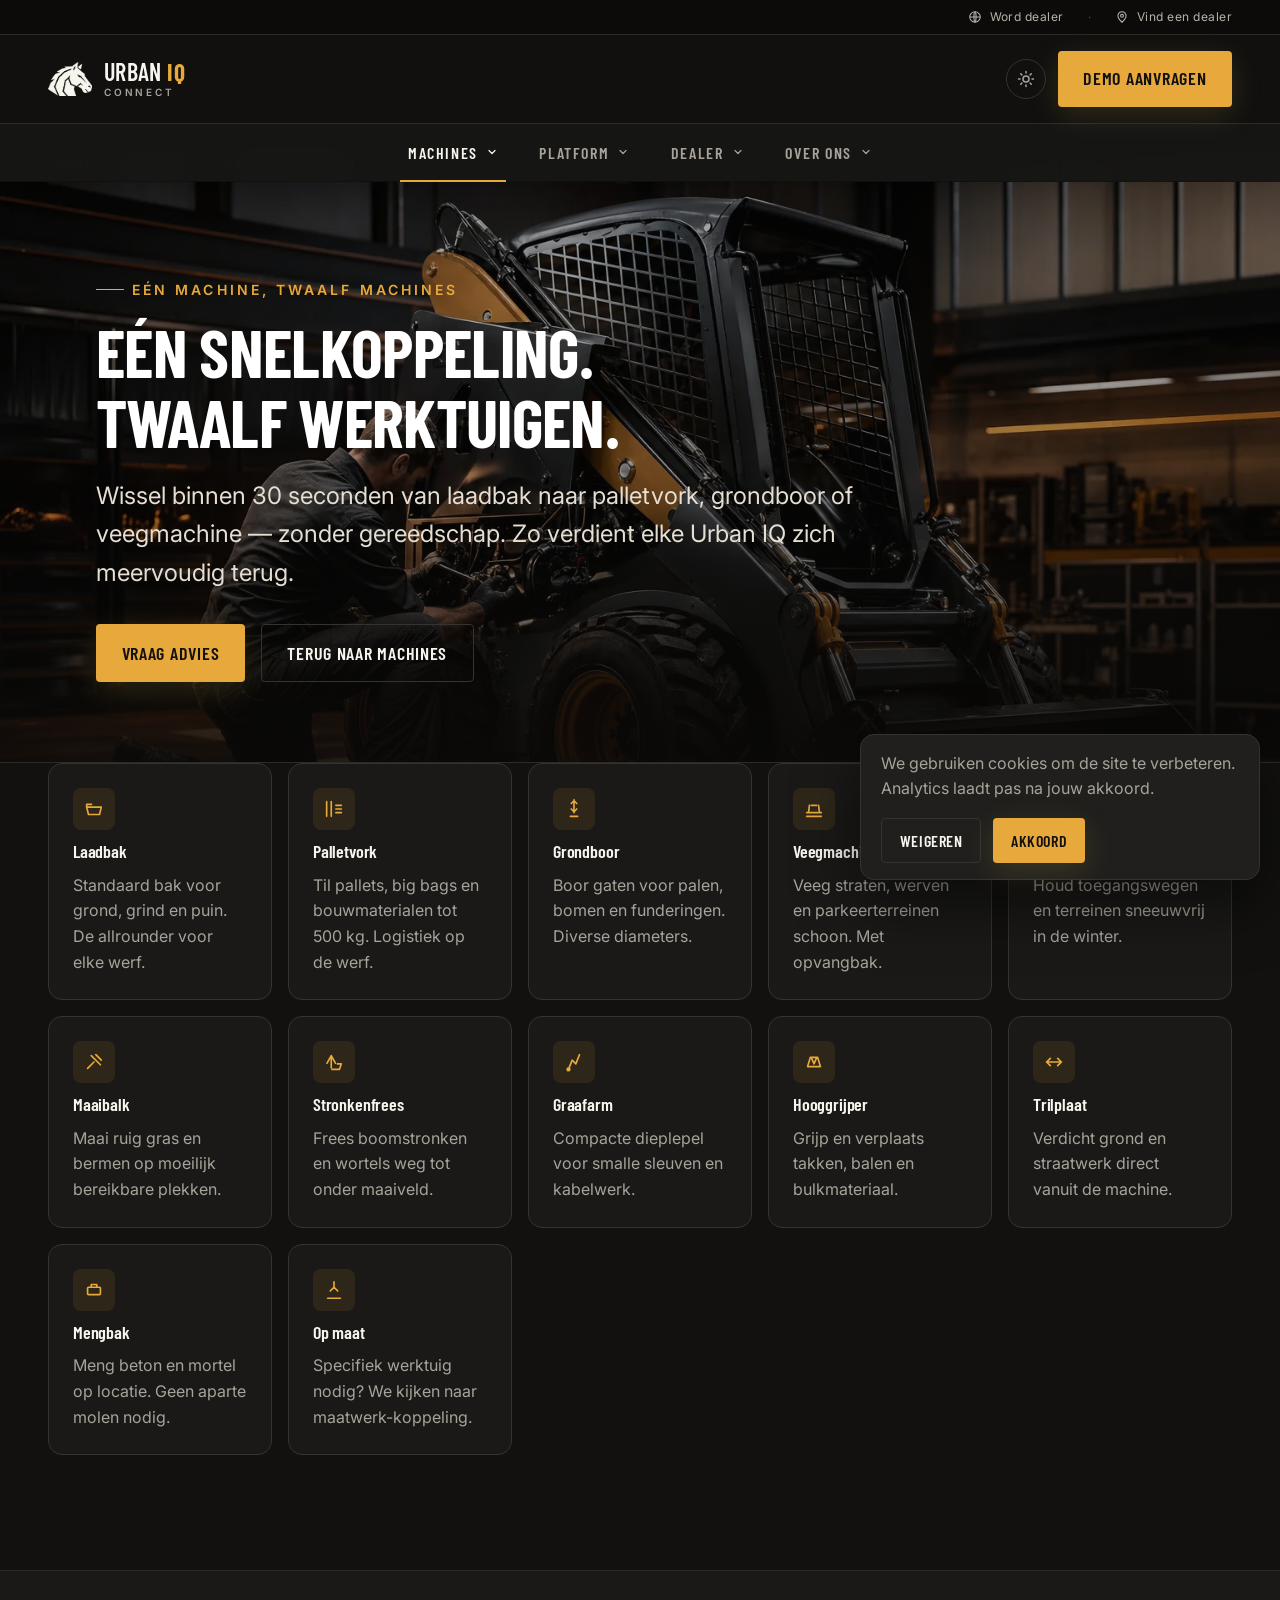
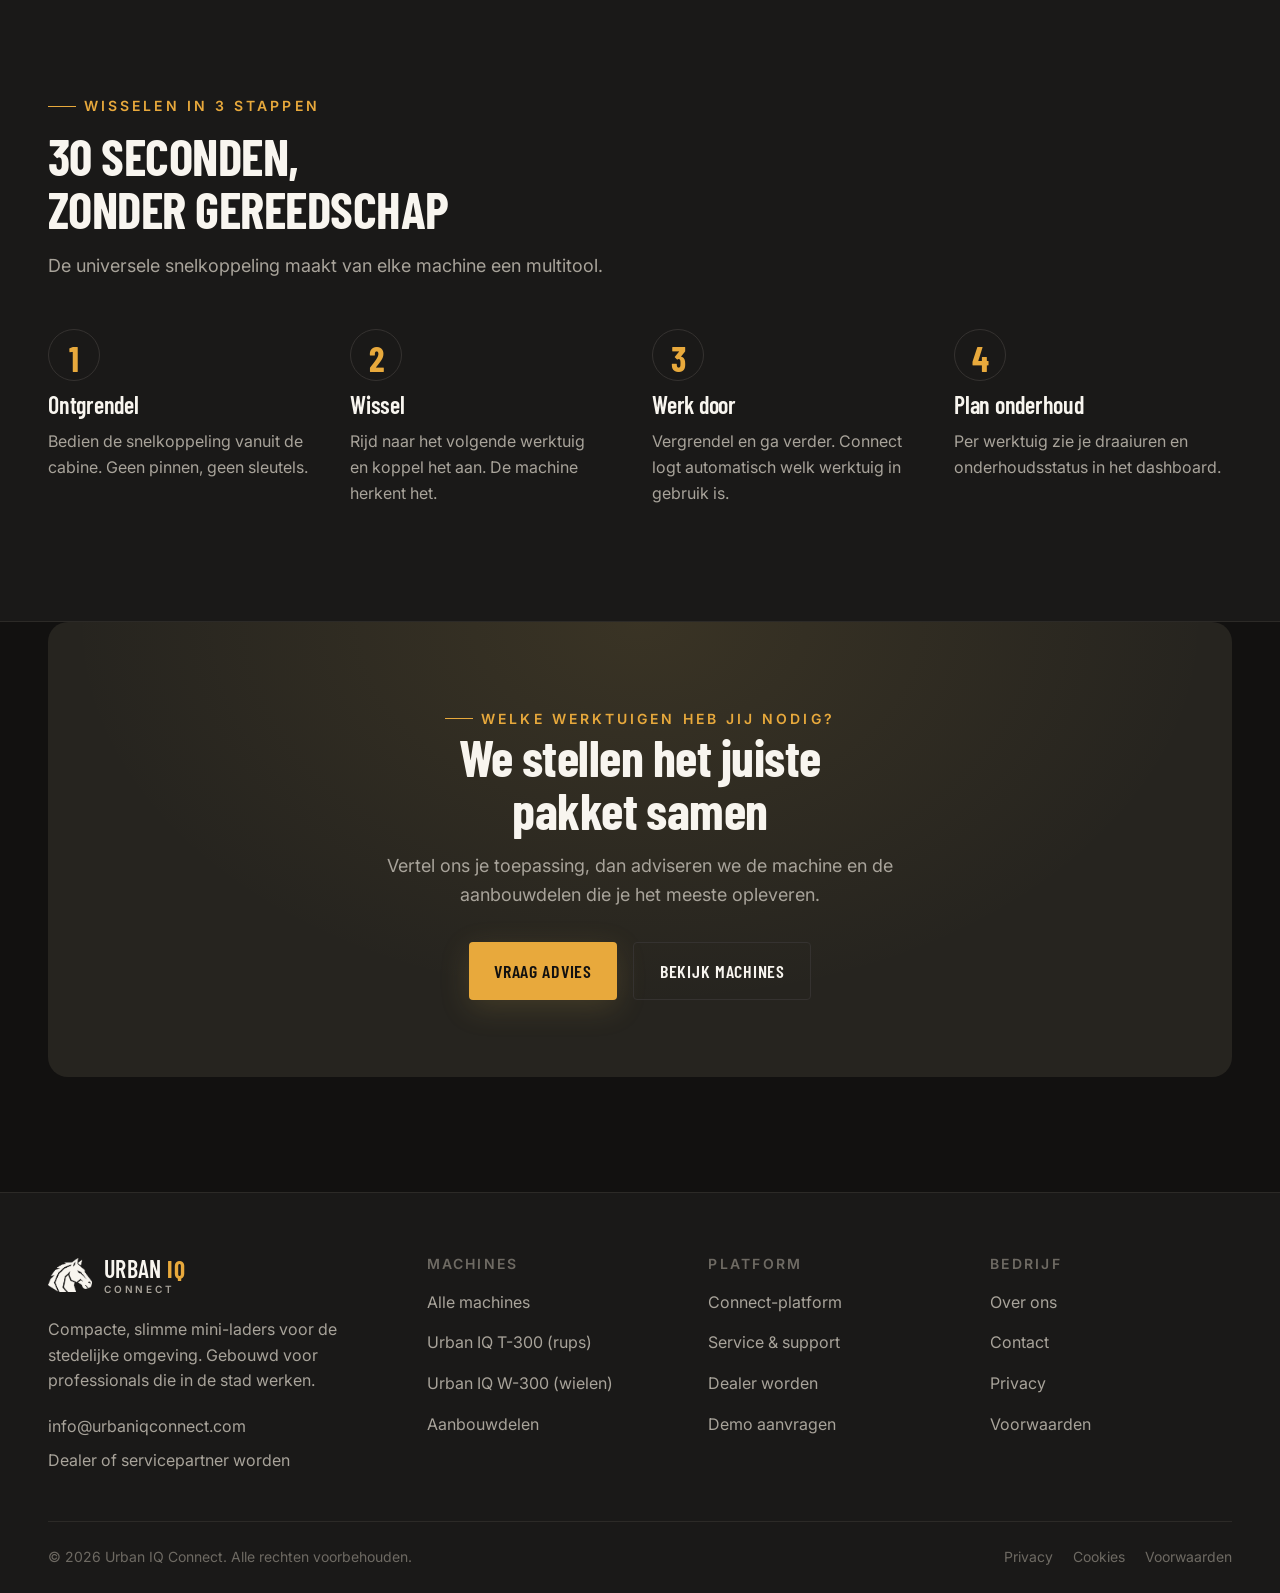
==== commit 66759c16: "Herbouw site in Volvo-layout-DNA (dark premium): full-bleed hero, beeldkaarten, alternerende feature" ====
--- a/aanbouwdelen.html
+++ b/aanbouwdelen.html
@@ -13,6 +13,7 @@
     <link rel="stylesheet" href="css/tokens.css" />
     <link rel="stylesheet" href="css/base.css" />
     <link rel="stylesheet" href="css/components.css" />
+    <link rel="stylesheet" href="css/layout.css" />
     <link rel="stylesheet" href="css/pages.css" />
     <link rel="icon" href="data:image/svg+xml,%3Csvg xmlns='http://www.w3.org/2000/svg' viewBox='0 0 32 32'%3E%3Crect width='32' height='32' rx='6' fill='%23121110'/%3E%3Cpath d='M9 22V10l7 5 7-5v12' fill='none' stroke='%23e8a93c' stroke-width='2.4' stroke-linejoin='round'/%3E%3C/svg%3E" />
   </head>
@@ -21,8 +22,10 @@
     <div data-include="header"></div>
 
     <main id="main">
-      <section class="page-hero">
-        <div class="page-hero__bg"></div>
+      <section class="page-hero page-hero--image">
+        <div class="page-hero__media">
+          <picture><source srcset="assets/service-shop.webp" type="image/webp" /><img src="assets/service-shop.jpg" alt="Aanbouwdelen en werktuigen in de werkplaats" loading="eager" /></picture>
+        </div>
         <div class="wrap">
           <nav class="breadcrumb" aria-label="Kruimelpad"><a href="index.html">Home</a><span>/</span><a href="machines.html">Machines</a><span>/</span><span aria-current="page">Aanbouwdelen</span></nav>
           <div class="page-hero__inner">
--- a/css/tokens.css
+++ b/css/tokens.css
@@ -1,6 +1,6 @@
 /* ============================================================
    URBAN IQ CONNECT — Design System (tokens)
-   Merk: IronCub / Urban IQ — industrieel premium, zwart-goud
+   Merk: Urban IQ Connect — industrieel premium, zwart-goud
    Fonts: Barlow Condensed (display) + Inter (body)
    ============================================================ */
 
@@ -56,7 +56,7 @@
    ============================================================ */
 :root,
 [data-theme='dark'] {
-  /* IronCub kern: zwart-goud-cream */
+  /* Kern: zwart-goud-cream */
   --color-bg: #121110;
   --color-surface: #1a1918;
   --color-surface-2: #201f1d;
--- a/css/components.css
+++ b/css/components.css
@@ -42,264 +42,11 @@
   height: 1.05em;
 }
 
-/* ---------- Header ---------- */
-.site-header {
-  position: fixed;
-  inset: 0 0 auto 0;
-  z-index: 100;
-  display: flex;
-  align-items: center;
-  justify-content: space-between;
-  gap: var(--space-6);
-  padding: var(--space-4) clamp(1.25rem, 4vw, 3rem);
-  background: color-mix(in srgb, var(--color-bg) 78%, transparent);
-  backdrop-filter: blur(14px);
-  -webkit-backdrop-filter: blur(14px);
-  border-bottom: 1px solid transparent;
-  transition: border-color 0.3s ease, background 0.3s ease;
-}
-.site-header.is-scrolled {
-  border-bottom-color: var(--color-divider);
-}
-.brand {
-  display: inline-flex;
-  align-items: center;
-  gap: var(--space-3);
-  font-family: var(--font-display);
-  font-weight: 600;
-  letter-spacing: 0.02em;
-}
-.brand__logo {
-  width: 38px;
-  height: 38px;
-  color: var(--color-primary);
-  flex: none;
-}
-.brand__mark {
-  width: 42px;
-  height: auto;
-  flex: none;
-}
-/* cream mark op donker, zwart mark op licht */
-.brand__mark--black {
-  display: none;
-}
-[data-theme='light'] .brand__mark--cream {
-  display: none;
-}
-[data-theme='light'] .brand__mark--black {
-  display: block;
-}
-.brand__name {
-  font-size: var(--text-lg);
-  line-height: 1;
-}
-.brand__name b {
-  font-weight: 700;
-}
-.brand__sub {
-  display: block;
-  font-family: var(--font-body);
-  font-size: 0.625rem;
-  letter-spacing: 0.28em;
-  text-transform: uppercase;
-  color: var(--color-text-muted);
-  margin-top: 2px;
-}
-.nav {
-  display: flex;
-  align-items: center;
-  gap: clamp(var(--space-4), 2vw, var(--space-8));
-}
-.nav__link {
-  font-size: var(--text-sm);
-  font-weight: 500;
-  color: var(--color-text-muted);
-  position: relative;
-}
-.nav__link:hover {
-  color: var(--color-text);
-}
-.nav__link::after {
-  content: '';
-  position: absolute;
-  left: 0;
-  bottom: -6px;
-  width: 0;
-  height: 2px;
-  background: var(--color-primary);
-  transition: width var(--transition-interactive);
-}
-.nav__link:hover::after,
-.nav__link.is-active::after {
-  width: 100%;
-}
-.nav__link.is-active {
-  color: var(--color-text);
-}
-.header-actions {
-  display: flex;
-  align-items: center;
-  gap: var(--space-3);
-}
-.icon-btn {
-  display: grid;
-  place-items: center;
-  width: 40px;
-  height: 40px;
-  border-radius: var(--radius-full);
-  border: 1px solid var(--color-border);
-  color: var(--color-text-muted);
-}
-.icon-btn:hover {
-  color: var(--color-primary);
-  border-color: var(--color-primary);
-}
-.menu-toggle {
-  display: none;
-}
-
-/* ---------- Hero ---------- */
-.hero {
-  position: relative;
-  min-height: 100svh;
-  display: grid;
-  grid-template-columns: 1.05fr 0.95fr;
-  align-items: center;
-  gap: var(--space-8);
-  overflow: hidden;
-  isolation: isolate;
-  padding-top: 6rem;
-}
-.hero__inner {
-  align-self: center;
-}
-.hero__visual {
-  position: relative;
-  height: 100%;
-  min-height: 60svh;
-  display: grid;
-  place-items: center;
-  padding-right: clamp(1.25rem, 4vw, 3rem);
-}
-.hero__visual img {
-  width: 100%;
-  max-width: 680px;
-  filter: drop-shadow(0 30px 60px rgba(0, 0, 0, 0.55));
-  border-radius: var(--radius-lg);
-}
-.hero__visual::after {
-  content: '';
-  position: absolute;
-  inset: auto 0 8% 0;
-  height: 1px;
-  background: linear-gradient(90deg, transparent, var(--color-primary), transparent);
-  opacity: 0.4;
-}
-@media (max-width: 920px) {
-  .hero {
-    grid-template-columns: 1fr;
-    align-items: flex-end;
-    padding-bottom: var(--space-16);
-  }
-  .hero__visual {
-    grid-row: 1;
-    min-height: 38svh;
-    padding: 0 clamp(1.25rem, 4vw, 3rem);
-  }
-  .hero__visual img {
-    max-width: 520px;
-  }
-}
-.hero__bg {
-  position: absolute;
-  inset: 0;
-  z-index: -2;
-  background:
-    radial-gradient(120% 80% at 80% 10%, rgba(200, 164, 78, 0.14), transparent 55%),
-    radial-gradient(90% 70% at 10% 90%, rgba(200, 164, 78, 0.08), transparent 60%),
-    var(--color-bg);
-}
-.hero__grid {
-  position: absolute;
-  inset: 0;
-  z-index: -1;
-  background-image:
-    linear-gradient(to right, var(--color-divider) 1px, transparent 1px),
-    linear-gradient(to bottom, var(--color-divider) 1px, transparent 1px);
-  background-size: 64px 64px;
-  -webkit-mask-image: radial-gradient(circle at 75% 35%, black, transparent 72%);
-  mask-image: radial-gradient(circle at 75% 35%, black, transparent 72%);
-  opacity: 0.5;
-}
-.hero__inner {
-  width: 100%;
-  padding-left: clamp(1.25rem, 4vw, 3rem);
-  padding-right: var(--space-6);
-}
-.hero h1 {
-  font-size: var(--text-hero);
-  font-weight: 700;
-  margin-top: var(--space-5);
-  max-width: 16ch;
-}
-.hero h1 .accent {
-  color: var(--color-primary);
-}
-.hero__lead {
-  margin-top: var(--space-6);
-  font-size: var(--text-lg);
-  color: var(--color-text-muted);
-  max-width: 52ch;
-}
-.hero__actions {
-  margin-top: var(--space-8);
-  display: flex;
-  flex-wrap: wrap;
-  gap: var(--space-4);
-}
-.hero__stats {
-  margin-top: var(--space-12);
-  display: grid;
-  grid-template-columns: repeat(4, minmax(0, 1fr));
-  gap: var(--space-6) clamp(var(--space-4), 3vw, var(--space-10));
-  border-top: 1px solid var(--color-divider);
-  padding-top: var(--space-6);
-}
-.stat__num {
-  font-family: var(--font-display);
-  font-size: var(--text-2xl);
-  font-weight: 700;
-  color: var(--color-primary);
-  line-height: 1;
-}
-.stat__label {
-  font-size: var(--text-xs);
-  letter-spacing: 0.14em;
-  text-transform: uppercase;
-  color: var(--color-text-muted);
-  margin-top: var(--space-2);
-}
-
-/* ---------- Section header ---------- */
-.section-head {
-  display: flex;
-  align-items: flex-end;
-  justify-content: space-between;
-  gap: var(--space-8);
-  margin-bottom: var(--space-12);
-  flex-wrap: wrap;
-}
-.section-head h2 {
-  font-size: var(--text-2xl);
-  font-weight: 700;
-  max-width: 18ch;
-  margin-top: var(--space-3);
-}
-.section-head p {
-  color: var(--color-text-muted);
-  max-width: 42ch;
-}
+/* ---------- Header / Hero / Section-head ----------
+   VERVANGEN door css/layout.css (Volvo-DNA, dark premium).
+   De oude regels zijn verwijderd om dubbele headers en
+   conflicterende layout te voorkomen. Zie css/layout.css.
+   --------------------------------------------------- */
 
 /* ---------- Application tiles ("Vind je machine") ---------- */
 .tile-grid {
--- a/css/layout.css
+++ b/css/layout.css
@@ -0,0 +1,625 @@
+/* ============================================================
+   layout.css — Urban IQ Connect
+   Volvo CE layout-DNA, toegepast in dark premium huisstijl.
+   Topbalk · logo-blok · mega-menu · full-bleed hero ·
+   beeldkaarten-rij · alternerende feature-rijen ·
+   donker media-blok · twee-koloms CTA · toepassingen ·
+   page-hero · news/lijst-rijen.
+   ============================================================ */
+
+/* ============================================================
+   1. HEADER — topbalk + logo-blok + mega-menu nav
+   ============================================================ */
+.site-header {
+  position: fixed;
+  inset: 0 0 auto 0;
+  z-index: 100;
+  background: color-mix(in srgb, var(--color-bg) 92%, transparent);
+  backdrop-filter: blur(16px);
+  -webkit-backdrop-filter: blur(16px);
+  border-bottom: 1px solid transparent;
+  transition: border-color 0.3s ease, background 0.3s ease, box-shadow 0.3s ease;
+}
+.site-header.is-scrolled {
+  border-bottom-color: var(--color-divider);
+  box-shadow: var(--shadow-sm);
+}
+
+/* ---- Topbalk (utility) ---- */
+.topbar {
+  background: #0c0b0a;
+  border-bottom: 1px solid var(--color-divider);
+}
+[data-theme='light'] .topbar {
+  background: #1a1918;
+}
+.topbar__inner {
+  max-width: var(--content-wide);
+  margin-inline: auto;
+  padding: 0.45rem clamp(1.25rem, 4vw, 3rem);
+  display: flex;
+  align-items: center;
+  justify-content: flex-end;
+  gap: var(--space-6);
+}
+.topbar__link {
+  display: inline-flex;
+  align-items: center;
+  gap: var(--space-2);
+  font-size: 0.75rem;
+  letter-spacing: 0.04em;
+  color: #b8b2a8;
+}
+.topbar__link:hover { color: var(--color-primary); }
+.topbar__link svg { width: 14px; height: 14px; flex: none; }
+.topbar__sep { color: #4a4640; font-size: 0.75rem; }
+
+/* ---- Logo-rij ---- */
+.headbar {
+  max-width: var(--content-wide);
+  margin-inline: auto;
+  padding: var(--space-4) clamp(1.25rem, 4vw, 3rem);
+  display: flex;
+  align-items: center;
+  justify-content: space-between;
+  gap: var(--space-6);
+}
+.brand {
+  display: inline-flex;
+  align-items: center;
+  gap: var(--space-3);
+  font-family: var(--font-display);
+  font-weight: 600;
+  letter-spacing: 0.02em;
+}
+.brand__mark { width: 44px; height: auto; flex: none; }
+.brand__mark--black { display: none; }
+[data-theme='light'] .brand__mark--cream { display: none; }
+[data-theme='light'] .brand__mark--black { display: block; }
+.brand__name { font-size: var(--text-lg); line-height: 1; }
+.brand__name b { font-weight: 700; }
+.brand__sub {
+  display: block;
+  font-family: var(--font-body);
+  font-size: 0.625rem;
+  letter-spacing: 0.28em;
+  text-transform: uppercase;
+  color: var(--color-text-muted);
+  margin-top: 3px;
+}
+
+.headbar__right {
+  display: flex;
+  align-items: center;
+  gap: var(--space-3);
+}
+.icon-btn {
+  display: grid;
+  place-items: center;
+  width: 40px;
+  height: 40px;
+  border-radius: var(--radius-full);
+  border: 1px solid var(--color-border);
+  color: var(--color-text-muted);
+  flex: none;
+}
+.icon-btn:hover { color: var(--color-primary); border-color: var(--color-primary); }
+
+/* ---- Primaire navigatiebalk + mega-menu ---- */
+.navbar {
+  border-top: 1px solid var(--color-divider);
+  background: color-mix(in srgb, var(--color-surface) 60%, transparent);
+}
+.navbar__inner {
+  max-width: var(--content-wide);
+  margin-inline: auto;
+  padding-inline: clamp(1.25rem, 4vw, 3rem);
+  display: flex;
+  align-items: stretch;
+  justify-content: center;
+  gap: clamp(var(--space-2), 2vw, var(--space-10));
+}
+.nav-item { position: relative; display: flex; }
+.nav__link {
+  display: inline-flex;
+  align-items: center;
+  gap: var(--space-2);
+  padding: var(--space-4) var(--space-2);
+  font-family: var(--font-display);
+  font-size: var(--text-sm);
+  font-weight: 600;
+  letter-spacing: 0.1em;
+  text-transform: uppercase;
+  color: var(--color-text-muted);
+  position: relative;
+}
+.nav__link:hover,
+.nav-item.is-open .nav__link { color: var(--color-text); }
+.nav__link::after {
+  content: '';
+  position: absolute;
+  left: 0; right: 0; bottom: -1px;
+  height: 2px;
+  background: var(--color-primary);
+  transform: scaleX(0);
+  transition: transform var(--transition-interactive);
+}
+.nav__link:hover::after,
+.nav__link.is-active::after,
+.nav-item.is-open .nav__link::after { transform: scaleX(1); }
+.nav__link.is-active { color: var(--color-text); }
+.nav__link .caret { width: 12px; height: 12px; transition: transform var(--transition-interactive); }
+.nav-item.is-open .nav__link .caret { transform: rotate(180deg); }
+
+/* Mega-menu paneel */
+.megamenu {
+  position: absolute;
+  top: 100%;
+  left: 50%;
+  transform: translate(-50%, 8px);
+  min-width: 280px;
+  background: var(--color-surface);
+  border: 1px solid var(--color-border);
+  border-radius: var(--radius-lg);
+  box-shadow: var(--shadow-lg);
+  padding: var(--space-5);
+  display: grid;
+  gap: var(--space-1);
+  opacity: 0;
+  visibility: hidden;
+  pointer-events: none;
+  transition: opacity 0.2s ease, transform 0.2s ease, visibility 0.2s;
+  z-index: 120;
+}
+.nav-item:hover .megamenu,
+.nav-item.is-open .megamenu {
+  opacity: 1;
+  visibility: visible;
+  pointer-events: auto;
+  transform: translate(-50%, 0);
+}
+.megamenu a {
+  display: flex;
+  flex-direction: column;
+  gap: 2px;
+  padding: var(--space-3) var(--space-4);
+  border-radius: var(--radius-md);
+}
+.megamenu a:hover { background: var(--color-surface-2); }
+.megamenu a strong {
+  font-family: var(--font-display);
+  font-size: var(--text-base);
+  font-weight: 600;
+  color: var(--color-text);
+}
+.megamenu a span {
+  font-size: var(--text-xs);
+  color: var(--color-text-muted);
+}
+
+/* ---- Mobiel menu ---- */
+.menu-toggle { display: none; }
+@media (max-width: 920px) {
+  .navbar { display: none; }
+  .menu-toggle { display: grid; }
+  .topbar__inner { justify-content: space-between; }
+  .mobile-nav {
+    position: fixed;
+    inset: 0 0 0 auto;
+    width: min(86vw, 360px);
+    z-index: 130;
+    background: var(--color-surface);
+    border-left: 1px solid var(--color-border);
+    padding: var(--space-8) var(--space-6);
+    overflow-y: auto;
+    transform: translateX(100%);
+    transition: transform 0.4s cubic-bezier(0.16, 1, 0.3, 1);
+    display: flex;
+    flex-direction: column;
+    gap: var(--space-2);
+  }
+  .mobile-nav.is-open { transform: none; }
+  .mobile-nav__group { border-bottom: 1px solid var(--color-divider); padding-block: var(--space-2); }
+  .mobile-nav__head {
+    width: 100%;
+    display: flex;
+    align-items: center;
+    justify-content: space-between;
+    padding: var(--space-3) 0;
+    font-family: var(--font-display);
+    font-size: var(--text-lg);
+    font-weight: 600;
+    letter-spacing: 0.04em;
+    text-transform: uppercase;
+    color: var(--color-text);
+  }
+  .mobile-nav__head .caret { width: 16px; height: 16px; transition: transform 0.25s ease; }
+  .mobile-nav__group.is-open .caret { transform: rotate(180deg); }
+  .mobile-nav__sub {
+    display: grid;
+    gap: var(--space-1);
+    max-height: 0;
+    overflow: hidden;
+    transition: max-height 0.3s ease;
+  }
+  .mobile-nav__group.is-open .mobile-nav__sub { max-height: 400px; }
+  .mobile-nav__sub a {
+    padding: var(--space-2) var(--space-3);
+    font-size: var(--text-base);
+    color: var(--color-text-muted);
+  }
+  .mobile-nav__sub a:hover { color: var(--color-primary); }
+  .mobile-nav__cta { margin-top: var(--space-5); }
+  body.nav-open::before {
+    content: '';
+    position: fixed; inset: 0; z-index: 125;
+    background: rgba(0,0,0,.55);
+    backdrop-filter: blur(2px);
+  }
+}
+@media (min-width: 921px) { .mobile-nav { display: none; } }
+
+/* Header-hoogte compensatie (fixed) */
+:root { --header-h: 152px; }
+@media (max-width: 920px) { :root { --header-h: 104px; } }
+
+/* ============================================================
+   2. FULL-BLEED HERO (Volvo "Building Tomorrow")
+   ============================================================ */
+.hero-bleed {
+  position: relative;
+  min-height: min(92svh, 880px);
+  display: flex;
+  align-items: flex-end;
+  isolation: isolate;
+  margin-top: var(--header-h);
+  overflow: hidden;
+}
+.hero-bleed__media { position: absolute; inset: 0; z-index: -2; }
+.hero-bleed__media img { width: 100%; height: 100%; object-fit: cover; }
+.hero-bleed::after {
+  content: '';
+  position: absolute; inset: 0; z-index: -1;
+  background:
+    linear-gradient(180deg, rgba(10,9,8,.35) 0%, rgba(10,9,8,.05) 35%, rgba(10,9,8,.55) 78%, rgba(10,9,8,.92) 100%),
+    linear-gradient(90deg, rgba(10,9,8,.7) 0%, rgba(10,9,8,.15) 45%, transparent 70%);
+}
+.hero-bleed__inner {
+  width: 100%;
+  max-width: var(--content-wide);
+  margin-inline: auto;
+  padding: 0 clamp(1.25rem, 4vw, 3rem) clamp(var(--space-12), 7vw, var(--space-24));
+}
+.hero-bleed .eyebrow { color: var(--color-primary); }
+.hero-bleed__eyebrow {
+  font-family: var(--font-body);
+  font-size: var(--text-sm);
+  font-weight: 600;
+  letter-spacing: 0.22em;
+  text-transform: uppercase;
+  color: #e9e3d8;
+}
+.hero-bleed h1 {
+  color: #fff;
+  font-size: var(--text-hero);
+  font-weight: 700;
+  letter-spacing: -0.01em;
+  text-transform: uppercase;
+  margin-top: var(--space-4);
+  max-width: 16ch;
+  text-shadow: 0 2px 30px rgba(0,0,0,.4);
+}
+.hero-bleed h1 .accent { color: var(--color-primary); }
+.hero-bleed__lead {
+  color: #e4ded3;
+  font-size: var(--text-lg);
+  max-width: 54ch;
+  margin-top: var(--space-6);
+}
+.hero-bleed__actions {
+  margin-top: var(--space-8);
+  display: flex;
+  flex-wrap: wrap;
+  gap: var(--space-4);
+}
+.hero-bleed .btn--ghost { color: #fff; border-color: rgba(255,255,255,.4); }
+.hero-bleed .btn--ghost:hover { color: var(--color-primary); border-color: var(--color-primary); }
+
+/* Hero-stats balk onder hero */
+.hero-stats {
+  background: var(--color-surface);
+  border-bottom: 1px solid var(--color-divider);
+}
+.hero-stats__inner {
+  max-width: var(--content-wide);
+  margin-inline: auto;
+  padding: clamp(var(--space-6), 3vw, var(--space-10)) clamp(1.25rem, 4vw, 3rem);
+  display: grid;
+  grid-template-columns: repeat(4, minmax(0, 1fr));
+  gap: var(--space-6);
+}
+.hero-stats .stat { border-left: 2px solid var(--color-primary); padding-left: var(--space-4); }
+.stat__num {
+  font-family: var(--font-display);
+  font-size: var(--text-2xl);
+  font-weight: 700;
+  color: var(--color-text);
+  line-height: 1;
+}
+.stat__num small { font-size: 0.5em; color: var(--color-text-muted); }
+.stat__label {
+  font-size: var(--text-xs);
+  letter-spacing: 0.12em;
+  text-transform: uppercase;
+  color: var(--color-text-muted);
+  margin-top: var(--space-2);
+}
+@media (max-width: 720px) {
+  .hero-stats__inner { grid-template-columns: repeat(2, 1fr); gap: var(--space-7) var(--space-4); }
+}
+
+/* ============================================================
+   3. PAGE-HERO (binnenpagina's)
+   ============================================================ */
+.page-hero {
+  position: relative;
+  margin-top: var(--header-h);
+  isolation: isolate;
+  overflow: hidden;
+  background: var(--color-surface);
+  border-bottom: 1px solid var(--color-divider);
+}
+.page-hero--image { min-height: 52svh; display: flex; align-items: flex-end; }
+.page-hero--image .page-hero__media { position: absolute; inset: 0; z-index: -2; }
+.page-hero--image .page-hero__media img { width: 100%; height: 100%; object-fit: cover; }
+.page-hero--image::after {
+  content: ''; position: absolute; inset: 0; z-index: -1;
+  background: linear-gradient(180deg, rgba(10,9,8,.3) 0%, rgba(10,9,8,.4) 55%, rgba(10,9,8,.9) 100%);
+}
+.page-hero--image h1, .page-hero--image .page-hero__lead { color: #fff; }
+.page-hero--image .eyebrow { color: var(--color-primary); }
+.page-hero__inner {
+  max-width: var(--content-wide);
+  margin-inline: auto;
+  padding: clamp(var(--space-12), 7vw, var(--space-20)) clamp(1.25rem, 4vw, 3rem);
+}
+.page-hero h1 {
+  font-size: var(--text-3xl);
+  font-weight: 700;
+  text-transform: uppercase;
+  margin-top: var(--space-4);
+  max-width: 18ch;
+}
+.page-hero__lead,
+.page-hero .lead {
+  font-size: var(--text-lg);
+  color: var(--color-text-muted);
+  max-width: 56ch;
+  margin-top: var(--space-5);
+}
+.page-hero--image .page-hero__lead,
+.page-hero--image .lead { color: #e4ded3; }
+
+/* Breadcrumb */
+.crumbs {
+  display: flex;
+  gap: var(--space-2);
+  font-size: var(--text-xs);
+  letter-spacing: 0.04em;
+  color: var(--color-text-faint);
+  margin-bottom: var(--space-4);
+}
+.crumbs a:hover { color: var(--color-primary); }
+.page-hero--image .crumbs { color: #cfc8bd; }
+/* Bestaande .breadcrumb leesbaar op beeld-hero */
+.page-hero--image .breadcrumb { color: #cfc8bd; }
+.page-hero--image .breadcrumb a { color: #e9e3d8; }
+.page-hero--image .breadcrumb a:hover { color: var(--color-primary); }
+.page-hero--image .breadcrumb span[aria-current] { color: #fff; }
+.page-hero--image .eyebrow { color: var(--color-primary); }
+
+/* ============================================================
+   4. SECTIE-KOP (Volvo: links uitgelijnd of gecentreerd)
+   ============================================================ */
+.section-head {
+  margin-bottom: clamp(var(--space-8), 4vw, var(--space-12));
+}
+.section-head--center { text-align: center; max-width: 60ch; margin-inline: auto; }
+.section-head--center .eyebrow { justify-content: center; }
+.section-head h2 {
+  font-size: var(--text-2xl);
+  font-weight: 700;
+  text-transform: uppercase;
+  margin-top: var(--space-3);
+  max-width: 22ch;
+}
+.section-head--center h2 { margin-inline: auto; }
+.section-head p {
+  color: var(--color-text-muted);
+  margin-top: var(--space-4);
+  max-width: 56ch;
+}
+.section-head--center p { margin-inline: auto; }
+
+/* ============================================================
+   5. BEELDKAARTEN-RIJ (Volvo 4-koloms, randloos)
+   ============================================================ */
+.cardrow {
+  display: grid;
+  grid-template-columns: repeat(4, minmax(0, 1fr));
+  gap: var(--space-5);
+}
+.cardrow--3 { grid-template-columns: repeat(3, minmax(0, 1fr)); }
+.cardrow--2 { grid-template-columns: repeat(2, minmax(0, 1fr)); }
+.imgcard { display: flex; flex-direction: column; gap: var(--space-4); }
+.imgcard__media {
+  position: relative;
+  aspect-ratio: 4 / 3;
+  overflow: hidden;
+  border-radius: var(--radius-md);
+  background: var(--color-surface-2);
+}
+.imgcard__media img { width: 100%; height: 100%; object-fit: cover; transition: transform 0.6s cubic-bezier(0.16,1,0.3,1); }
+.imgcard:hover .imgcard__media img { transform: scale(1.05); }
+.imgcard__media--icon { display: grid; place-items: center; background:
+  radial-gradient(80% 80% at 50% 35%, rgba(200,164,78,.12), transparent 70%), var(--color-surface-2); }
+.imgcard__media--icon svg { width: 46%; color: var(--color-primary); opacity: .92; }
+.imgcard__label {
+  display: inline-flex;
+  align-items: center;
+  gap: var(--space-2);
+  font-family: var(--font-display);
+  font-size: var(--text-lg);
+  font-weight: 600;
+  letter-spacing: 0.02em;
+  color: var(--color-text);
+}
+.imgcard__label svg { width: 20px; height: 20px; color: var(--color-primary); transition: transform var(--transition-interactive); }
+.imgcard:hover .imgcard__label svg { transform: translateX(5px); }
+.imgcard p { font-size: var(--text-sm); color: var(--color-text-muted); }
+
+/* ============================================================
+   6. ALTERNERENDE FEATURE-RIJ (Volvo "This is Volvo CE")
+   ============================================================ */
+.feature-row {
+  display: grid;
+  grid-template-columns: 1fr 1.15fr;
+  align-items: center;
+  gap: clamp(var(--space-8), 5vw, var(--space-20));
+}
+.feature-row + .feature-row { margin-top: clamp(var(--space-16), 8vw, var(--space-24)); }
+.feature-row--reverse .feature-row__media { order: -1; }
+.feature-row__media {
+  border-radius: var(--radius-lg);
+  overflow: hidden;
+  aspect-ratio: 16 / 11;
+  background: var(--color-surface-2);
+}
+.feature-row__media img { width: 100%; height: 100%; object-fit: cover; }
+.feature-row__body h3 {
+  font-size: var(--text-xl);
+  font-weight: 700;
+  margin-top: var(--space-3);
+  max-width: 20ch;
+}
+.feature-row__body p { color: var(--color-text-muted); margin-block: var(--space-4) var(--space-6); }
+.feature-row__list { display: grid; gap: var(--space-3); margin-bottom: var(--space-6); }
+.feature-row__list li {
+  display: flex; gap: var(--space-3); align-items: flex-start;
+  font-size: var(--text-sm); color: var(--color-text-muted); list-style: none;
+}
+.feature-row__list svg { width: 18px; height: 18px; color: var(--color-primary); flex: none; margin-top: 3px; }
+
+/* ============================================================
+   7. DONKER FULL-BLEED MEDIA-BLOK (Volvo "Change starts...")
+   ============================================================ */
+.mediaband {
+  position: relative;
+  min-height: min(70svh, 620px);
+  display: flex;
+  align-items: center;
+  isolation: isolate;
+  overflow: hidden;
+}
+.mediaband__media { position: absolute; inset: 0; z-index: -2; }
+.mediaband__media img { width: 100%; height: 100%; object-fit: cover; }
+.mediaband::after {
+  content: ''; position: absolute; inset: 0; z-index: -1;
+  background: linear-gradient(90deg, rgba(10,9,8,.92) 0%, rgba(10,9,8,.6) 45%, rgba(10,9,8,.25) 100%);
+}
+.mediaband__inner {
+  width: 100%;
+  max-width: var(--content-wide);
+  margin-inline: auto;
+  padding: clamp(var(--space-12), 6vw, var(--space-20)) clamp(1.25rem, 4vw, 3rem);
+}
+.mediaband .eyebrow { color: var(--color-primary); }
+.mediaband h2 {
+  color: #fff;
+  font-size: var(--text-3xl);
+  font-weight: 700;
+  text-transform: uppercase;
+  margin-top: var(--space-4);
+  max-width: 16ch;
+}
+.mediaband p { color: #e4ded3; max-width: 48ch; margin-block: var(--space-5) var(--space-8); }
+
+/* ============================================================
+   8. TWEE-KOLOMS CTA-BLOKKEN (Volvo locations / jobs)
+   ============================================================ */
+.duo {
+  display: grid;
+  grid-template-columns: 1fr 1fr;
+  gap: var(--space-6);
+}
+.duo__panel {
+  position: relative;
+  display: flex;
+  flex-direction: column;
+  justify-content: center;
+  align-items: center;
+  text-align: center;
+  gap: var(--space-4);
+  padding: clamp(var(--space-10), 5vw, var(--space-20)) clamp(var(--space-6), 4vw, var(--space-16));
+  border-radius: var(--radius-xl);
+  border: 1px solid var(--color-border);
+  background: var(--color-surface);
+  min-height: 300px;
+}
+.duo__panel--dark {
+  background:
+    radial-gradient(120% 120% at 100% 0%, rgba(200,164,78,.16), transparent 60%),
+    #0c0b0a;
+  border-color: #2c2a27;
+}
+.duo__panel--dark h3, .duo__panel--dark p { color: #f8f5ef; }
+.duo__panel--dark p { color: #b8b2a8; }
+.duo__panel h3 { font-size: var(--text-xl); font-weight: 700; }
+.duo__panel p { color: var(--color-text-muted); max-width: 38ch; }
+
+/* ============================================================
+   9. NIEUWS / LIJST-RIJEN (Volvo "Latest News")
+   ============================================================ */
+.newslist { display: grid; gap: var(--space-8); }
+.newsrow {
+  display: grid;
+  grid-template-columns: 280px 1fr;
+  gap: var(--space-8);
+  align-items: start;
+  padding-bottom: var(--space-8);
+  border-bottom: 1px solid var(--color-divider);
+}
+.newsrow__media { aspect-ratio: 16 / 11; overflow: hidden; border-radius: var(--radius-md); background: var(--color-surface-2); }
+.newsrow__media img { width: 100%; height: 100%; object-fit: cover; transition: transform 0.6s ease; }
+.newsrow:hover .newsrow__media img { transform: scale(1.05); }
+.newsrow__meta {
+  display: flex; justify-content: space-between; gap: var(--space-4);
+  font-size: var(--text-xs); letter-spacing: 0.1em; text-transform: uppercase;
+  color: var(--color-text-faint); margin-bottom: var(--space-3);
+}
+.newsrow__meta .tag { color: var(--color-primary); }
+.newsrow h3 { font-size: var(--text-lg); font-weight: 700; max-width: none; }
+.newsrow p { color: var(--color-text-muted); font-size: var(--text-sm); margin-top: var(--space-3); }
+
+/* ============================================================
+   10. SECTIE-VARIANTEN
+   ============================================================ */
+.section--surface { background: var(--color-surface); border-block: 1px solid var(--color-divider); }
+.section--tight { padding-block: clamp(var(--space-12), 6vw, var(--space-20)); }
+.bleed-wrap { max-width: var(--content-wide); margin-inline: auto; padding-inline: clamp(1.25rem, 4vw, 3rem); }
+
+/* ============================================================
+   RESPONSIVE
+   ============================================================ */
+@media (max-width: 980px) {
+  .cardrow { grid-template-columns: repeat(2, 1fr); }
+  .feature-row { grid-template-columns: 1fr; gap: var(--space-8); }
+  .feature-row--reverse .feature-row__media { order: 0; }
+  .newsrow { grid-template-columns: 200px 1fr; gap: var(--space-5); }
+}
+@media (max-width: 640px) {
+  .cardrow, .cardrow--3, .cardrow--2 { grid-template-columns: 1fr; gap: var(--space-6); }
+  .duo { grid-template-columns: 1fr; }
+  .newsrow { grid-template-columns: 1fr; gap: var(--space-4); }
+  .newsrow__media { aspect-ratio: 16 / 9; }
+}
--- a/css/pages.css
+++ b/css/pages.css
@@ -5,14 +5,9 @@
    pagina's exact op één verticale as uitlijnen.
    ============================================================ */
 
-/* ---------- Page hero (binnenpagina's) ---------- */
-.page-hero {
-  position: relative;
-  padding-top: clamp(8rem, 12vw, 11rem);
-  padding-bottom: clamp(var(--space-12), 6vw, var(--space-20));
-  overflow: hidden;
-  isolation: isolate;
-}
+/* ---------- Page hero (binnenpagina's) ----------
+   VERVANGEN door css/layout.css (.page-hero + --image variant).
+   .page-hero__bg blijft als sfeer-achtergrond voor plain hero's. */
 .page-hero__bg {
   position: absolute;
   inset: 0;
@@ -21,20 +16,6 @@
     radial-gradient(100% 70% at 85% 0%, rgba(200, 164, 78, 0.12), transparent 55%),
     var(--color-bg);
 }
-.page-hero__inner {
-  max-width: 60ch;
-}
-.page-hero h1 {
-  font-size: var(--text-3xl);
-  font-weight: 700;
-  margin-top: var(--space-4);
-}
-.page-hero .lead {
-  margin-top: var(--space-5);
-  font-size: var(--text-lg);
-  color: var(--color-text-muted);
-  max-width: 56ch;
-}
 .page-hero__actions {
   margin-top: var(--space-8);
   display: flex;
